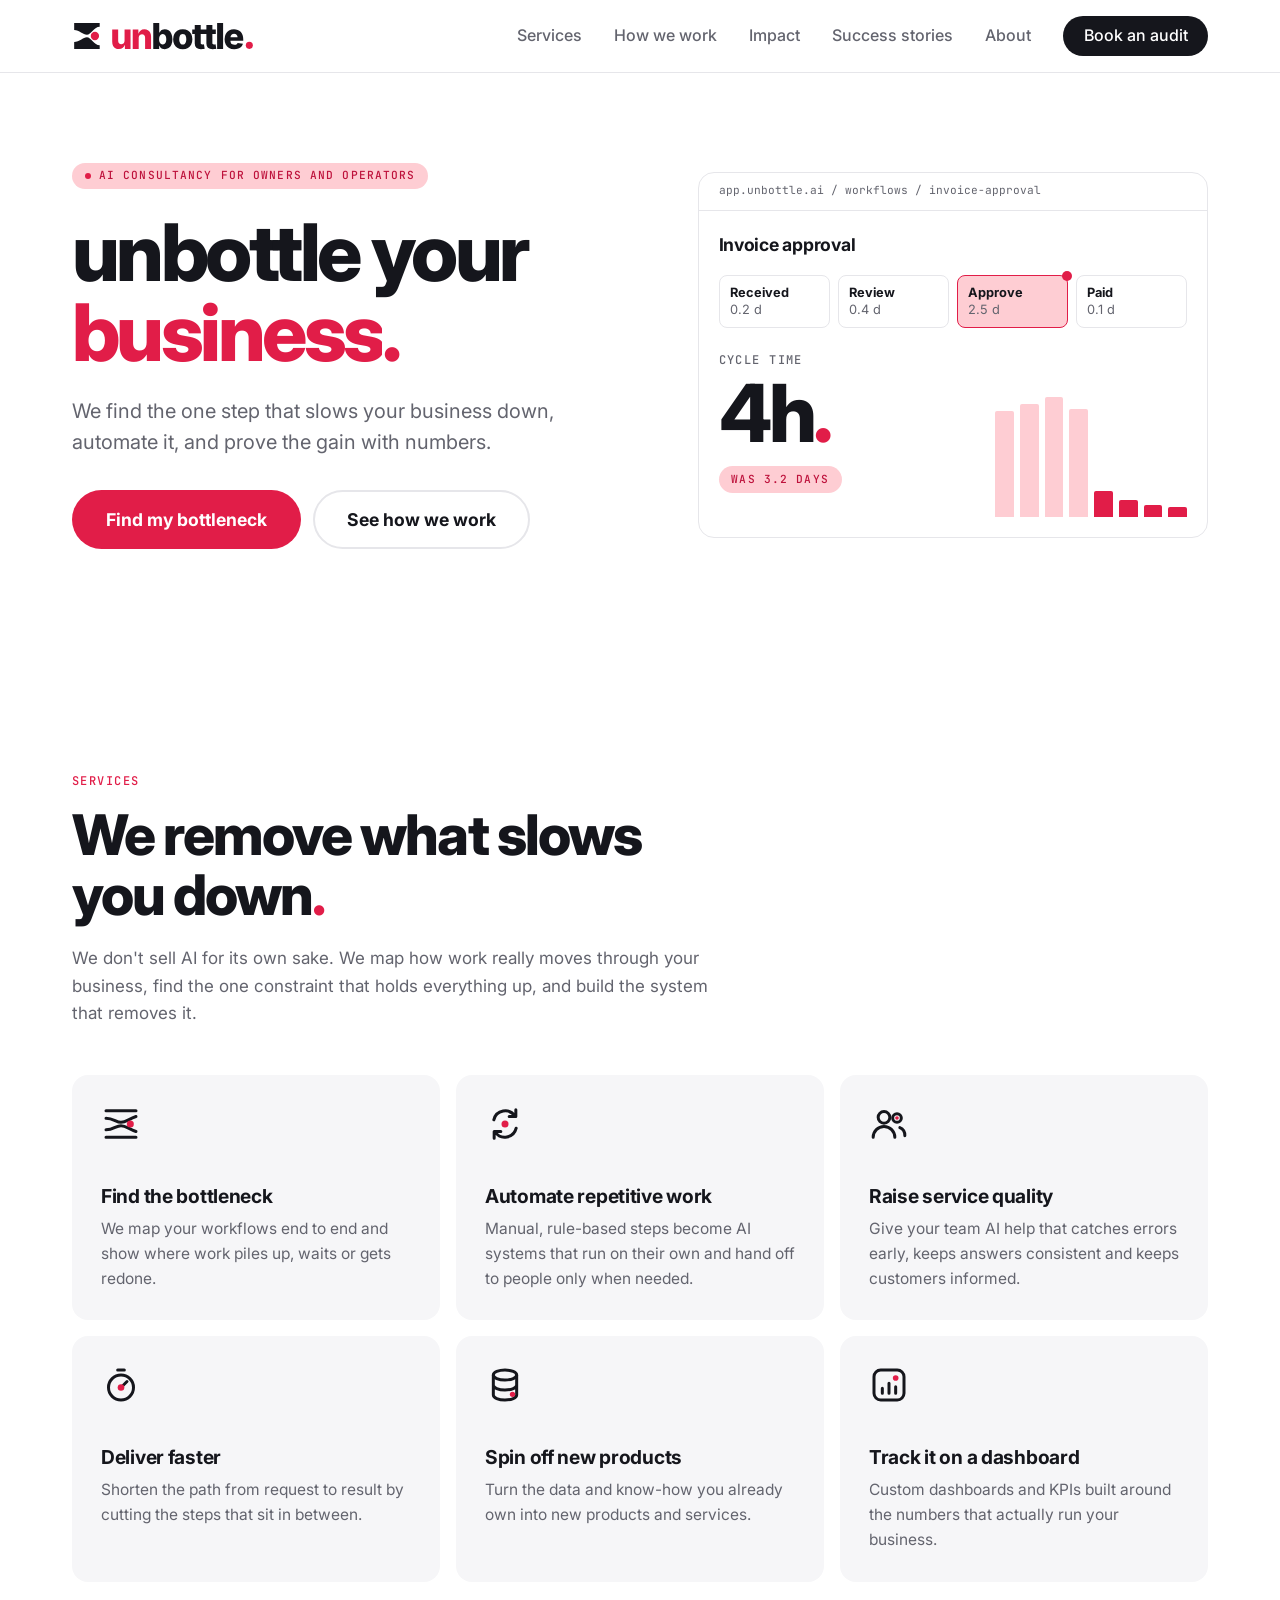
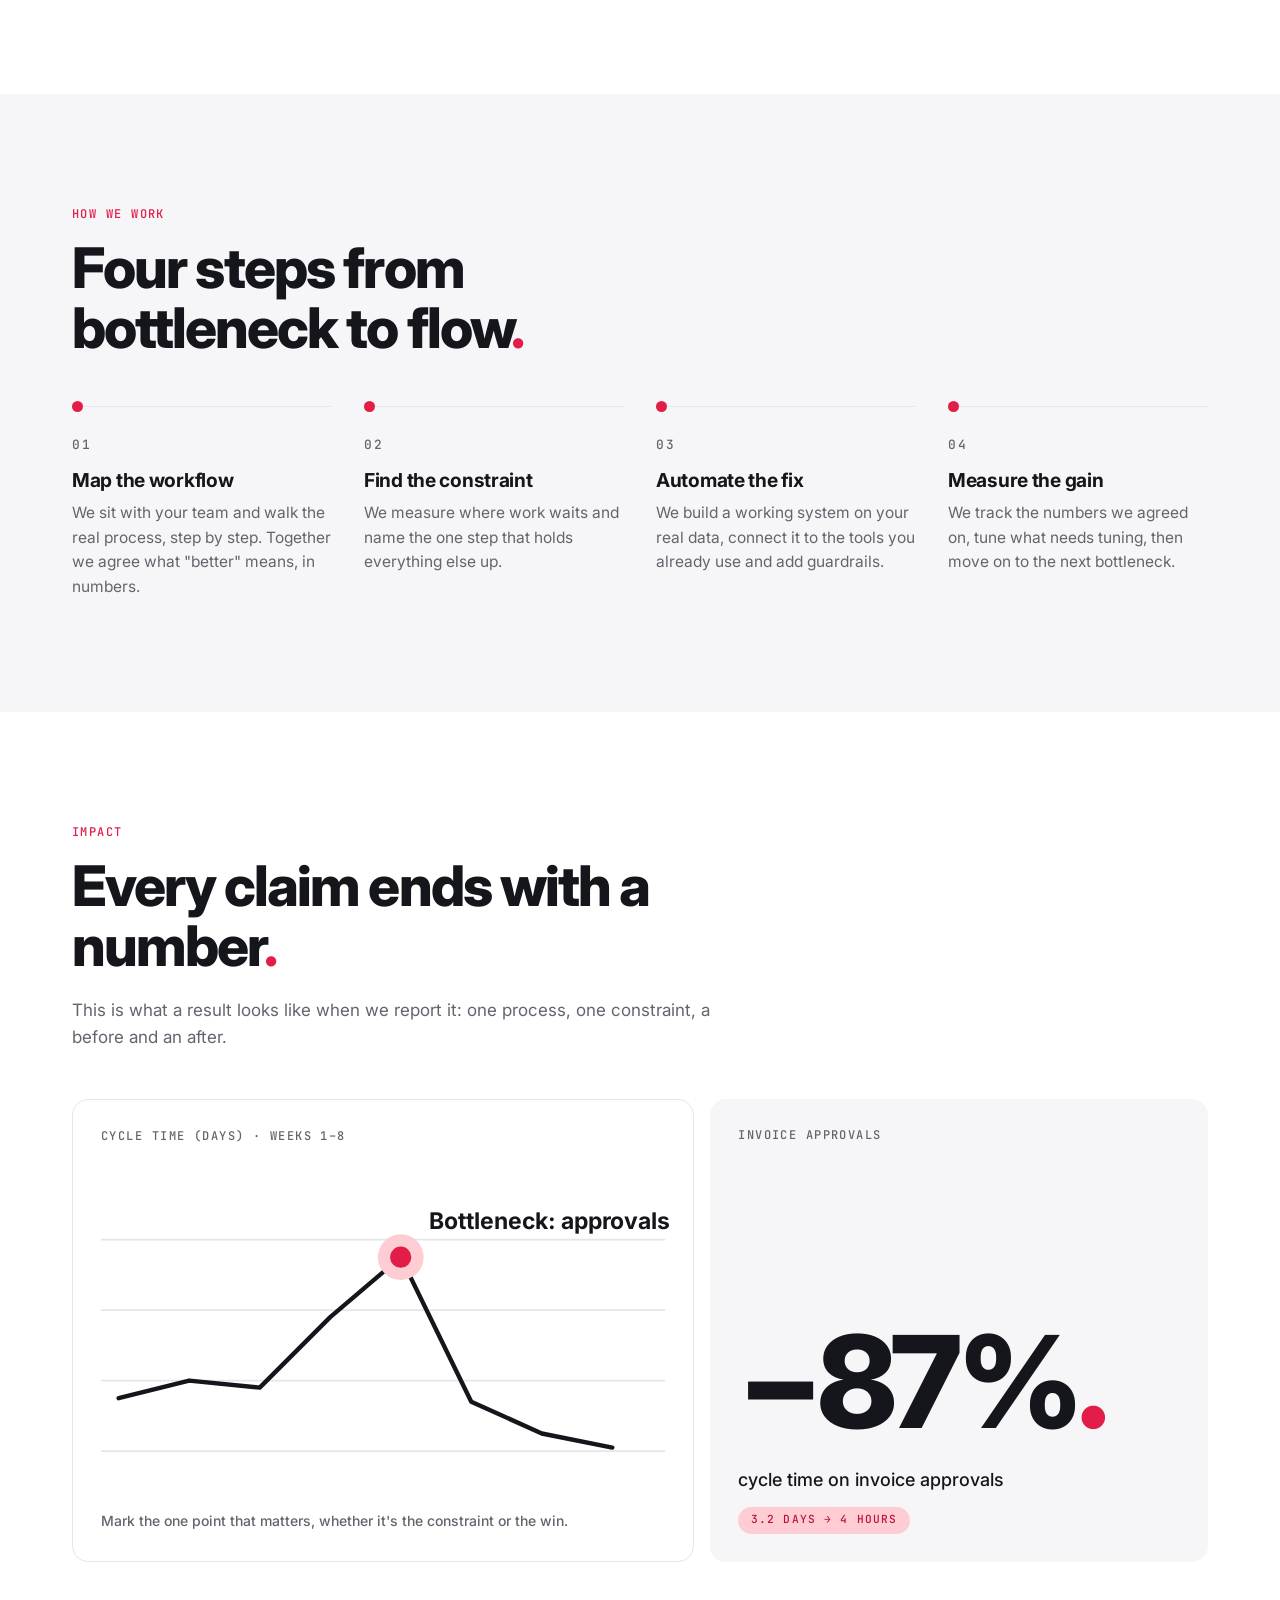
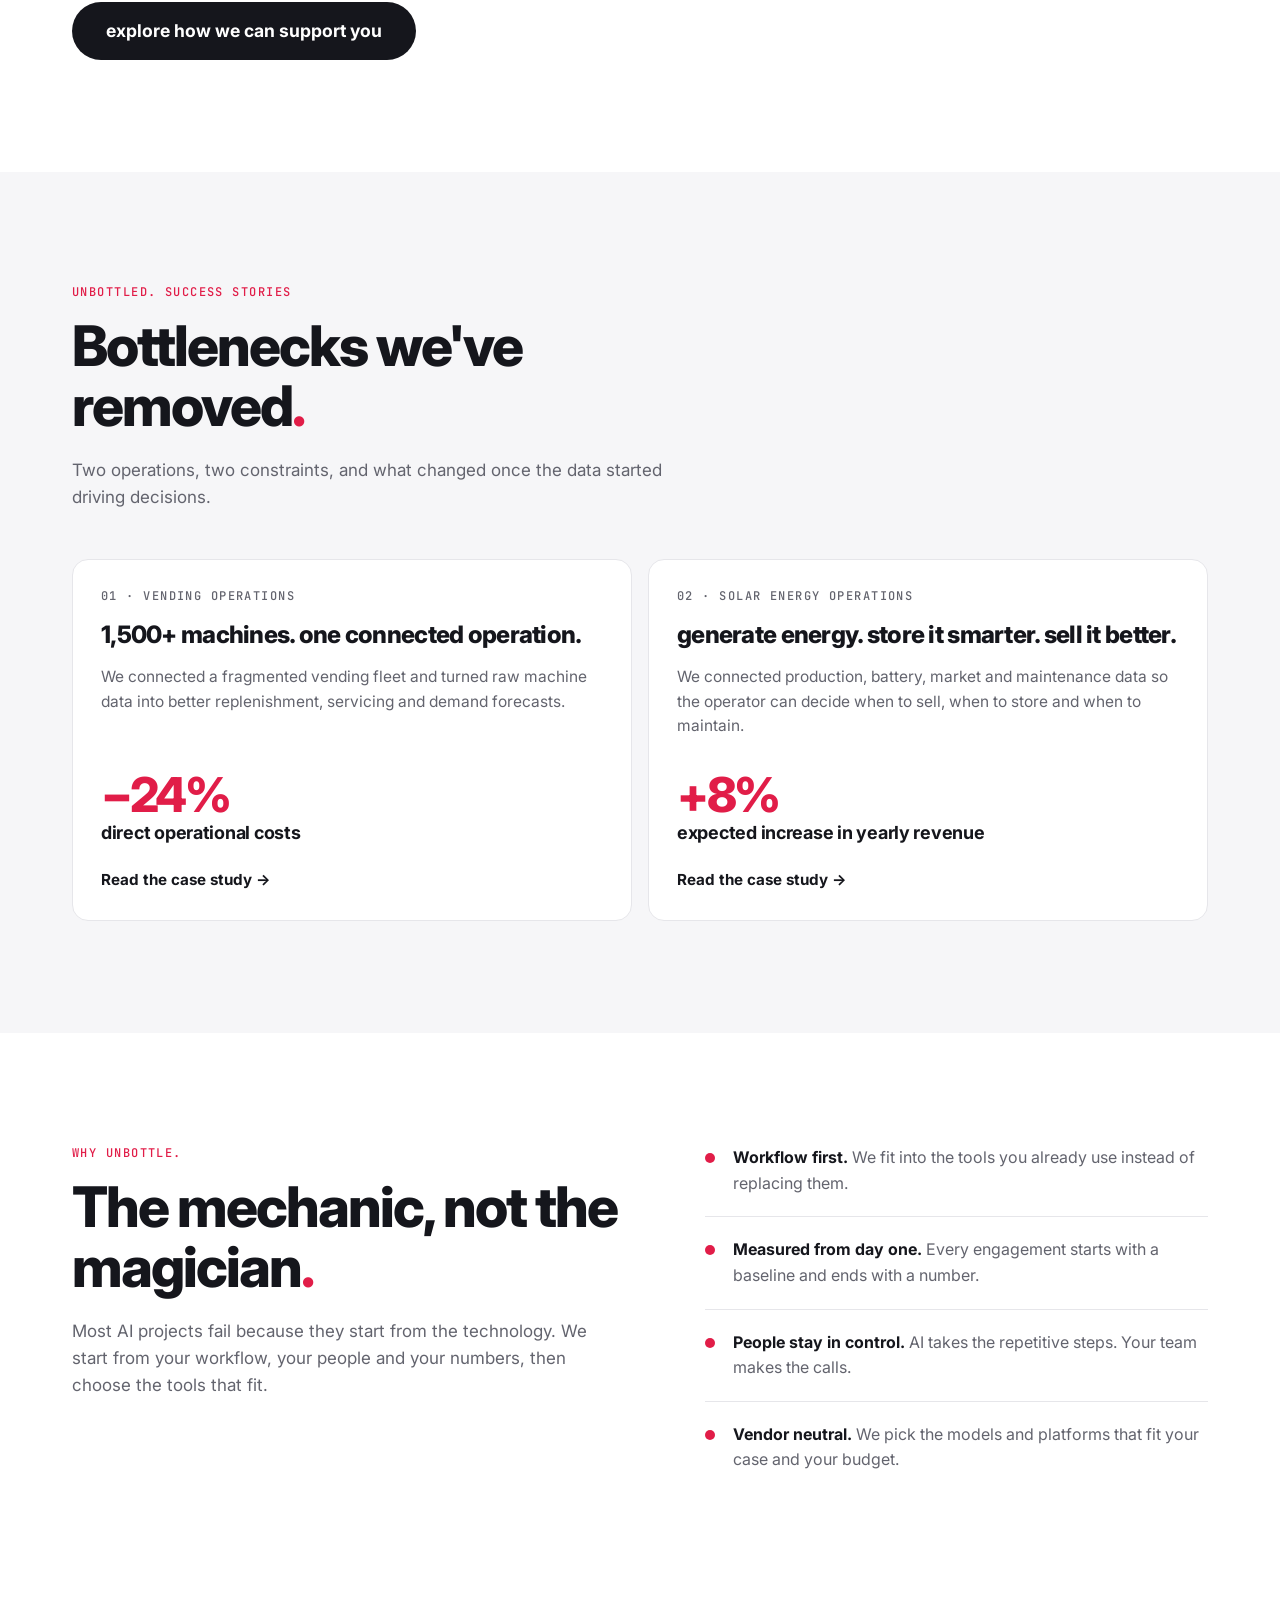
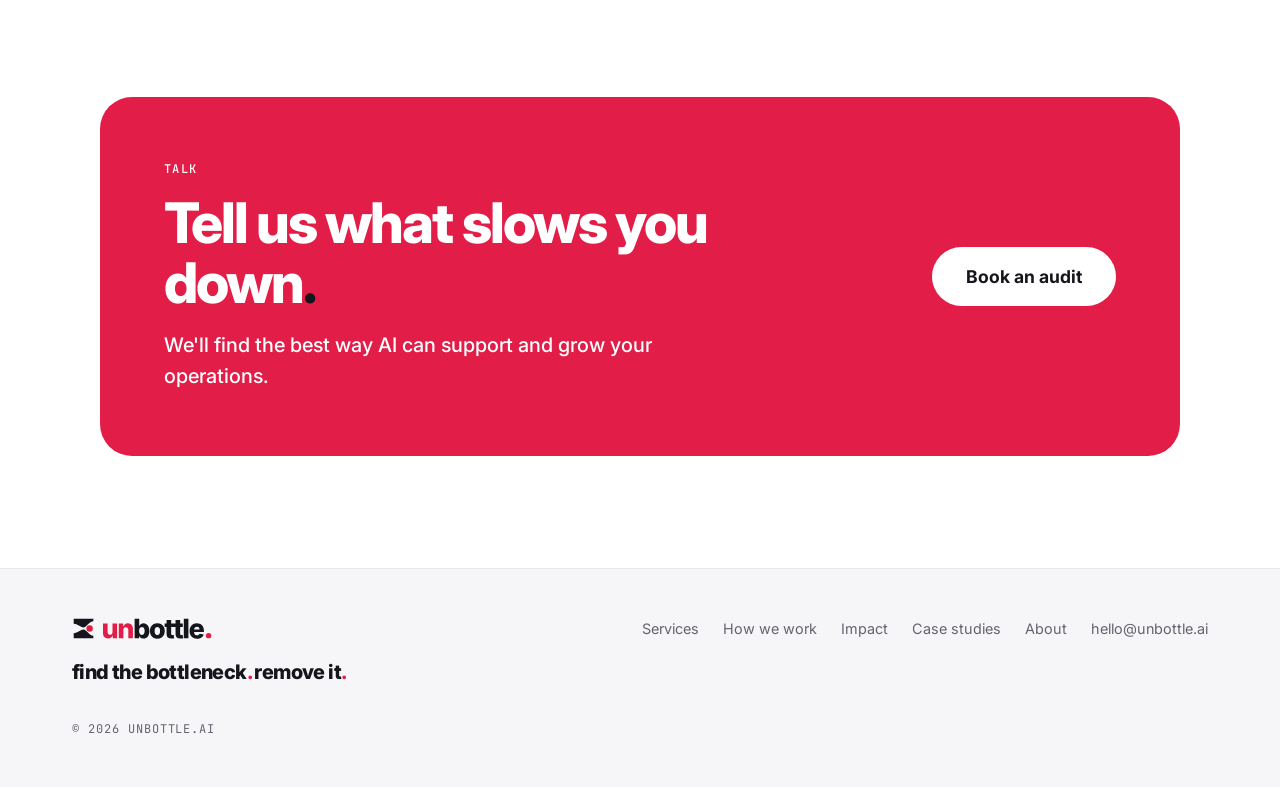
==== index.html @ 9eb6c2cd "Link the About page from the home and contact menus The About page was only reachable by typing its " ====
<!DOCTYPE html>
<html lang="en" class="no-js">
<head>
  <meta charset="UTF-8">
  <meta name="viewport" content="width=device-width, initial-scale=1.0">
  <title>unbottle. — find the bottleneck. remove it.</title>
  <meta name="description" content="unbottle. is an AI consultancy for business owners and operators. We map how work moves through your business, find the one constraint that slows everything down, and build the system that removes it.">
  <meta name="theme-color" content="#FFFFFF" media="(prefers-color-scheme: light)">
  <meta name="theme-color" content="#15161C" media="(prefers-color-scheme: dark)">
  <meta property="og:title" content="unbottle. — find the bottleneck. remove it.">
  <meta property="og:description" content="AI systems for the workflows you already run. We map the work, find the constraint and automate it, with numbers to prove it.">
  <meta property="og:type" content="website">
  <meta property="og:url" content="https://unbottle.ai/">
  <meta property="og:image" content="https://unbottle.ai/images/og-image.png">
  <meta property="og:image:width" content="1200">
  <meta property="og:image:height" content="630">
  <meta name="twitter:card" content="summary_large_image">
  <link rel="icon" href="images/favicon.ico" sizes="any">
  <link rel="icon" type="image/svg+xml" href="images/favicon.svg">
  <link rel="icon" type="image/png" sizes="32x32" href="images/favicon-32.png">
  <link rel="apple-touch-icon" href="images/apple-touch-icon.png">
  <link rel="preconnect" href="https://fonts.googleapis.com">
  <link rel="preconnect" href="https://fonts.gstatic.com" crossorigin>
  <link rel="stylesheet" href="https://fonts.googleapis.com/css2?family=Inter:wght@400;500;700;800&family=JetBrains+Mono:wght@400;500;700&display=swap">
  <link rel="stylesheet" href="css/style.css">
  <script>document.documentElement.className = 'js';</script>
</head>
<body>
  <a class="skip-link" href="#main">Skip to content</a>

  <!-- Icon set: 24px grid, 1.8px round strokes, exactly one filled dot (brand guidelines, iconography) -->
  <svg class="icon-sprite" aria-hidden="true">
    <symbol id="i-bottleneck" viewBox="0 0 24 24">
      <path d="M3 4h18M3 20h18M3 8.5c4.5 0 6 2.5 9 2.5s4.5-2 9-3.5M3 15.5c4.5 0 6-2.5 9-2.5s4.5 2 9 3.5"/>
      <circle class="dot" cx="17.6" cy="12" r="2.1" style="fill: var(--dot); stroke: none"/>
    </symbol>
    <symbol id="i-automation" viewBox="0 0 24 24">
      <path d="M5.3 9.5a7 7 0 0 1 12.6-2.3M18.5 3.5v4h-4M18.7 14.5a7 7 0 0 1-12.6 2.3M5.5 20.5v-4h4"/>
      <circle class="dot" cx="12" cy="12" r="2.1" style="fill: var(--dot); stroke: none"/>
    </symbol>
    <symbol id="i-people" viewBox="0 0 24 24">
      <circle cx="9" cy="8" r="3.5"/>
      <path d="M2.5 20a6.5 6.5 0 0 1 13 0M18.5 14.2a5 5 0 0 1 3 4.8"/>
      <circle cx="16.8" cy="8.4" r="2.6"/>
      <circle class="dot" cx="16.8" cy="8.4" r="1.1" style="fill: var(--dot); stroke: none"/>
    </symbol>
    <symbol id="i-speed" viewBox="0 0 24 24">
      <circle cx="12" cy="13.5" r="7.5"/>
      <path d="M10 3h4M12 13.5l3.6-3.6"/>
      <circle class="dot" cx="12" cy="13.5" r="2" style="fill: var(--dot); stroke: none"/>
    </symbol>
    <symbol id="i-data" viewBox="0 0 24 24">
      <ellipse cx="12" cy="6" rx="7" ry="3"/>
      <path d="M5 6v12c0 1.7 3.1 3 7 3s7-1.3 7-3V6M5 12c0 1.7 3.1 3 7 3s7-1.3 7-3"/>
      <circle class="dot" cx="16.5" cy="17.6" r="1.6" style="fill: var(--dot); stroke: none"/>
    </symbol>
    <symbol id="i-dashboard" viewBox="0 0 24 24">
      <rect x="3" y="3" width="18" height="18" rx="4"/>
      <path d="M8 17v-3M12 17v-6M16 17v-4"/>
      <circle class="dot" cx="16" cy="7.8" r="1.7" style="fill: var(--dot); stroke: none"/>
    </symbol>
  </svg>

  <header class="site-header">
    <div class="container nav-wrap">
      <a class="brand" href="#top" aria-label="unbottle. home">
        <picture>
          <source srcset="images/logo.svg" media="(prefers-color-scheme: dark)">
          <img src="images/logo-light.svg" width="183" height="30" alt="unbottle.">
        </picture>
      </a>
      <button class="nav-toggle" aria-expanded="false" aria-controls="site-nav" aria-label="Toggle navigation">
        <span class="nav-toggle-bar"></span>
        <span class="nav-toggle-bar"></span>
        <span class="nav-toggle-bar"></span>
      </button>
      <nav id="site-nav" class="site-nav">
        <a href="#services">Services</a>
        <a href="#process">How we work</a>
        <a href="#results">Impact</a>
        <a href="#case-studies">Success stories</a>
        <a href="about.html">About</a>
        <a class="btn btn-small btn-secondary" href="contact.html">Book an audit</a>
      </nav>
    </div>
  </header>

  <main id="main">
    <section id="top" class="hero">
      <div class="container hero-inner">
        <div class="hero-copy">
          <p class="chip chip-dot">AI consultancy for owners and operators</p>
          <h1 class="display">
            <span class="visually-hidden">unbottle your business.</span>
            <span aria-hidden="true">unbottle your <span class="roll-line"><span class="roll"><span class="roll-word">business</span></span>.</span></span>
          </h1>
          <p class="lead">
            We find the one step that slows your business down, automate it, and prove the gain
            with numbers.
          </p>
          <div class="hero-actions">
            <a class="btn btn-primary btn-large" href="contact.html">Find my bottleneck</a>
            <a class="btn btn-ghost btn-large" href="#process">See how we work</a>
          </div>
        </div>
        <figure class="proof" aria-label="Invoice approval before and after removing the bottleneck">
          <p class="proof-path">app.unbottle.ai / workflows / invoice-approval</p>
          <div class="proof-body">
            <div class="proof-head">
              <p class="proof-title">Invoice approval</p>
            </div>
            <ol class="stages">
              <li class="stage">Received<span>0.2 d</span></li>
              <li class="stage">Review<span>0.4 d</span></li>
              <li class="stage stage-jam">Approve<span>2.5 d</span></li>
              <li class="stage">Paid<span>0.1 d</span></li>
            </ol>
            <div class="proof-result">
              <div>
                <p class="label">Cycle time</p>
                <p class="proof-stat">4h<span class="dot">.</span></p>
                <span class="chip">was 3.2 days</span>
              </div>
              <div class="bars" aria-hidden="true">
                <span style="height: 88%"></span>
                <span style="height: 94%"></span>
                <span style="height: 100%"></span>
                <span style="height: 90%"></span>
                <span class="after" style="height: 22%"></span>
                <span class="after" style="height: 14%"></span>
                <span class="after" style="height: 10%"></span>
                <span class="after" style="height: 8%"></span>
              </div>
            </div>
          </div>
        </figure>
      </div>
    </section>

    <section id="services" class="section">
      <div class="container">
        <p class="label">Services</p>
        <h2>We remove what slows you down<span class="dot">.</span></h2>
        <p class="section-intro">
          We don't sell AI for its own sake. We map how work really moves through your business,
          find the one constraint that holds everything up, and build the system that removes it.
        </p>
        <div class="grid grid-3">
          <article class="card">
            <svg class="icon" aria-hidden="true"><use href="#i-bottleneck"/></svg>
            <h3>Find the bottleneck</h3>
            <p>We map your workflows end to end and show where work piles up, waits or gets redone.</p>
          </article>
          <article class="card">
            <svg class="icon" aria-hidden="true"><use href="#i-automation"/></svg>
            <h3>Automate repetitive work</h3>
            <p>Manual, rule-based steps become AI systems that run on their own and hand off to people only when needed.</p>
          </article>
          <article class="card">
            <svg class="icon" aria-hidden="true"><use href="#i-people"/></svg>
            <h3>Raise service quality</h3>
            <p>Give your team AI help that catches errors early, keeps answers consistent and keeps customers informed.</p>
          </article>
          <article class="card">
            <svg class="icon" aria-hidden="true"><use href="#i-speed"/></svg>
            <h3>Deliver faster</h3>
            <p>Shorten the path from request to result by cutting the steps that sit in between.</p>
          </article>
          <article class="card">
            <svg class="icon" aria-hidden="true"><use href="#i-data"/></svg>
            <h3>Spin off new products</h3>
            <p>Turn the data and know-how you already own into new products and services.</p>
          </article>
          <article class="card">
            <svg class="icon" aria-hidden="true"><use href="#i-dashboard"/></svg>
            <h3>Track it on a dashboard</h3>
            <p>Custom dashboards and KPIs built around the numbers that actually run your business.</p>
          </article>
        </div>
      </div>
    </section>

    <section id="process" class="section section-alt">
      <div class="container">
        <p class="label">How we work</p>
        <h2>Four steps from bottleneck to flow<span class="dot">.</span></h2>
        <ol class="steps">
          <li class="step">
            <span class="step-num">01</span>
            <h3>Map the workflow</h3>
            <p>We sit with your team and walk the real process, step by step. Together we agree what "better" means, in numbers.</p>
          </li>
          <li class="step">
            <span class="step-num">02</span>
            <h3>Find the constraint</h3>
            <p>We measure where work waits and name the one step that holds everything else up.</p>
          </li>
          <li class="step">
            <span class="step-num">03</span>
            <h3>Automate the fix</h3>
            <p>We build a working system on your real data, connect it to the tools you already use and add guardrails.</p>
          </li>
          <li class="step">
            <span class="step-num">04</span>
            <h3>Measure the gain</h3>
            <p>We track the numbers we agreed on, tune what needs tuning, then move on to the next bottleneck.</p>
          </li>
        </ol>
      </div>
    </section>

    <section id="results" class="section">
      <div class="container">
        <p class="label">Impact</p>
        <h2>Every claim ends with a number<span class="dot">.</span></h2>
        <p class="section-intro">
          This is what a result looks like when we report it: one process, one constraint,
          a before and an after.
        </p>
        <div class="results-grid">
          <figure class="result-card result-chart">
            <p class="label">Cycle time (days) · weeks 1–8</p>
            <svg class="chart" viewBox="0 0 320 180" role="img" aria-labelledby="chart-title">
              <title id="chart-title">Chart: invoice approval cycle time rises to a peak at week 4, then drops after the fix.</title>
              <path class="chart-grid" d="M0 40H320M0 80H320M0 120H320M0 160H320"/>
              <polyline class="chart-line" points="10,130 50,120 90,124 130,84 170,50 210,132 250,150 290,158"/>
              <circle class="chart-halo" cx="170" cy="50" r="13"/>
              <circle class="chart-dot" cx="170" cy="50" r="6"/>
              <text class="chart-note" x="186" y="34">Bottleneck: approvals</text>
            </svg>
            <figcaption>Mark the one point that matters, whether it's the constraint or the win.</figcaption>
          </figure>
          <figure class="result-card result-stat">
            <p class="label">Invoice approvals</p>
            <p class="stat">−87%<span class="dot">.</span></p>
            <p class="stat-what">cycle time on invoice approvals</p>
            <p class="chip stat-delta">3.2 days → 4 hours</p>
          </figure>
        </div>
        <div class="section-actions">
          <a class="btn btn-secondary btn-large" href="how-we-help.html">explore how we can support you</a>
        </div>
      </div>
    </section>

    <section id="case-studies" class="section section-alt">
      <div class="container">
        <p class="label">unbottled. success stories</p>
        <h2>Bottlenecks we've removed<span class="dot">.</span></h2>
        <p class="section-intro">
          Two operations, two constraints, and what changed once the data started driving decisions.
        </p>
        <div class="case-grid">
          <article class="case-card">
            <p class="label">01 · Vending operations</p>
            <h3><a href="case-studies/vending-operations.html">1,500+ machines. one connected operation.</a></h3>
            <p>We connected a fragmented vending fleet and turned raw machine data into better replenishment, servicing and demand forecasts.</p>
            <p class="case-card-result"><span class="case-card-stat">−24%</span> direct operational costs</p>
            <span class="case-card-link" aria-hidden="true">Read the case study &rarr;</span>
          </article>
          <article class="case-card">
            <p class="label">02 · Solar energy operations</p>
            <h3><a href="case-studies/solar-energy.html">generate energy. store it smarter. sell it better.</a></h3>
            <p>We connected production, battery, market and maintenance data so the operator can decide when to sell, when to store and when to maintain.</p>
            <p class="case-card-result"><span class="case-card-stat">+8%</span> expected increase in yearly revenue</p>
            <span class="case-card-link" aria-hidden="true">Read the case study &rarr;</span>
          </article>
        </div>
      </div>
    </section>

    <section id="why" class="section">
      <div class="container why-inner">
        <div>
          <p class="label">Why unbottle.</p>
          <h2>The mechanic, not the magician<span class="dot">.</span></h2>
          <p class="section-intro">
            Most AI projects fail because they start from the technology. We start from your workflow,
            your people and your numbers, then choose the tools that fit.
          </p>
        </div>
        <ul class="checklist">
          <li><strong>Workflow first.</strong> We fit into the tools you already use instead of replacing them.</li>
          <li><strong>Measured from day one.</strong> Every engagement starts with a baseline and ends with a number.</li>
          <li><strong>People stay in control.</strong> AI takes the repetitive steps. Your team makes the calls.</li>
          <li><strong>Vendor neutral.</strong> We pick the models and platforms that fit your case and your budget.</li>
        </ul>
      </div>
    </section>

    <section id="talk" class="section">
      <div class="container">
        <div class="cta-box">
          <p class="label">Talk</p>
          <h2>Tell us what slows you down<span class="dot">.</span></h2>
          <p class="lead">
            We'll find the best way AI can support and grow your operations.
          </p>
          <a class="btn btn-on-coral btn-large" href="contact.html">Book an audit</a>
        </div>
      </div>
    </section>
  </main>

  <footer class="site-footer">
    <div class="container footer-inner">
      <div class="footer-brand">
        <picture>
          <source srcset="images/logo.svg" media="(prefers-color-scheme: dark)">
          <img src="images/logo-light.svg" width="141" height="23" alt="unbottle.">
        </picture>
        <p class="footer-line">find the bottleneck<span class="dot">.</span> remove it<span class="dot">.</span></p>
      </div>
      <nav class="footer-nav" aria-label="Footer">
        <a href="#services">Services</a>
        <a href="#process">How we work</a>
        <a href="#results">Impact</a>
        <a href="#case-studies">Case studies</a>
        <a href="about.html">About</a>
        <a href="mailto:hello@unbottle.ai">hello@unbottle.ai</a>
      </nav>
      <p class="footer-meta">&copy; <span id="year">2026</span> unbottle.ai</p>
    </div>
  </footer>

  <script src="js/main.js"></script>
</body>
</html>
---- css/style.css ----
/* ==========================================================================
   unbottle. — site styles
   Mobile-first. Palette, type and the dot follow the unbottle. brand
   guidelines v2.0: mostly white, ink type, a flash of coral. Coral on light,
   Coral Bright on ink (dark mode), ink or white on coral.
   ========================================================================== */

:root {
  /* Core palette */
  --coral: #e11d48;
  --coral-bright: #fb3f62;
  --coral-700: #be123c;
  --ink: #15161c;
  --ink-800: #1f2029;
  --white: #ffffff;
  --mist: #f6f6f8;
  --blush: #fecdd3;
  --steel: #63646e;

  /* Light surfaces */
  --bg: var(--white);
  --bg-alt: var(--mist);
  --surface: var(--mist);
  --surface-raised: var(--white);
  --text: var(--ink);
  --text-muted: var(--steel);
  --border: #e6e6ea;
  --label: var(--coral);
  --dot: var(--coral);
  --tint: var(--blush);
  --tint-text: var(--coral-700);

  --font: "Inter", system-ui, -apple-system, "Segoe UI", Roboto, Arial, sans-serif;
  --mono: "JetBrains Mono", ui-monospace, "Courier New", monospace;
  --radius: 16px;
  --radius-lg: 32px;
  --container: 1200px;
  --header-h: 72px;
}

@media (prefers-color-scheme: dark) {
  :root {
    --bg: var(--ink);
    --bg-alt: #1a1b22;
    --surface: var(--ink-800);
    --surface-raised: var(--ink-800);
    --text: var(--white);
    --text-muted: #9a9ba6;
    --border: #2c2d36;
    --label: var(--coral-bright);
    --dot: var(--coral-bright);
    --tint: rgba(251, 63, 98, 0.16);
    --tint-text: var(--coral-bright);
  }
}

/* The one coral section per page: bold white type, the dot turns ink */
.cta-box {
  --text: var(--white);
  --text-muted: var(--white);
  --label: var(--white);
  --dot: var(--ink);
  color: var(--text);
}

/* Reset ------------------------------------------------------------------ */
*, *::before, *::after { box-sizing: border-box; }
html { scroll-behavior: smooth; scroll-padding-top: var(--header-h); }
body {
  margin: 0;
  font-family: var(--font);
  font-size: 1rem;
  line-height: 1.6;
  color: var(--text);
  background: var(--bg);
  -webkit-font-smoothing: antialiased;
}
img, svg { display: block; max-width: 100%; }
h1, h2, h3, p, ul, ol, figure { margin: 0; }
ul, ol { padding: 0; list-style: none; }
a { color: inherit; text-decoration: none; }
button { font: inherit; color: inherit; background: none; border: 0; cursor: pointer; }
:focus-visible { outline: 2px solid var(--dot); outline-offset: 3px; }

/* Layout helpers --------------------------------------------------------- */
.container {
  width: 100%;
  max-width: var(--container);
  margin-inline: auto;
  padding-inline: 1.25rem;
}
.section { padding-block: 4.5rem; }
.section-alt { background: var(--bg-alt); }
.grid { display: grid; gap: 1rem; }

/* Type ------------------------------------------------------------------- */
/* Labels: JetBrains Mono Medium, caps, open tracking */
.label {
  font-family: var(--mono);
  font-size: 0.75rem;
  font-weight: 500;
  line-height: 1.4;
  letter-spacing: 0.12em;
  text-transform: uppercase;
  color: var(--label);
  margin-bottom: 1rem;
}
/* Headlines: Inter ExtraBold, tight tracking. Body keeps default tracking. */
.display {
  font-size: clamp(2.75rem, 6.2vw, 5.25rem);
  font-weight: 800;
  line-height: 1;
  letter-spacing: -0.045em;
}
h2 {
  font-size: clamp(2rem, 5vw, 3.5rem);
  font-weight: 800;
  line-height: 1.07;
  letter-spacing: -0.035em;
  margin-bottom: 1.25rem;
  max-width: 18ch;
}
h3 {
  font-size: 1.2rem;
  font-weight: 700;
  line-height: 1.3;
  letter-spacing: -0.015em;
  margin-bottom: 0.5rem;
}
.lead { font-size: 1.125rem; line-height: 1.55; color: var(--text-muted); }
.section-intro { font-size: 1.0625rem; color: var(--text-muted); max-width: 40rem; margin-bottom: 3rem; }
/* The brand dot: one per composition, an accent rather than a pattern */
.dot { color: var(--dot); fill: var(--dot); }

.skip-link {
  position: absolute;
  left: -999px;
  top: 0;
  padding: 0.5rem 1rem;
  background: var(--coral);
  color: var(--white);
  font-weight: 700;
  z-index: 100;
}
.skip-link:focus { left: 0.5rem; top: 0.5rem; }

.icon-sprite { position: absolute; width: 0; height: 0; overflow: hidden; }
.visually-hidden {
  position: absolute;
  width: 1px;
  height: 1px;
  overflow: hidden;
  clip: rect(0 0 0 0);
  white-space: nowrap;
}

/* Eyebrow chip: Mono caps with a coral dot */
.chip {
  display: inline-flex;
  align-items: center;
  gap: 0.5rem;
  padding: 0.35rem 0.8rem;
  border-radius: 999px;
  background: var(--tint);
  color: var(--tint-text);
  font-family: var(--mono);
  font-size: 0.7rem;
  font-weight: 500;
  letter-spacing: 0.1em;
  text-transform: uppercase;
  line-height: 1.4;
  white-space: nowrap;
}
.chip-dot::before {
  content: "";
  width: 6px;
  height: 6px;
  border-radius: 50%;
  background: var(--dot);
}

/* Buttons ---------------------------------------------------------------- */
.btn {
  display: inline-flex;
  align-items: center;
  justify-content: center;
  padding: 0.85rem 1.5rem;
  border-radius: 999px;
  font-weight: 700;
  line-height: 1.2;
  border: 2px solid transparent;
  transition: background-color 0.15s ease, border-color 0.15s ease, transform 0.15s ease;
}
.btn:active { transform: translateY(1px); }
/* One coral primary per view; ink secondary; ghost tertiary */
.btn-primary { background: var(--coral); color: var(--white); }
.btn-primary:hover { background: var(--coral-700); }
.btn-secondary { background: var(--text); color: var(--bg); }
.btn-secondary:hover { background: var(--text-muted); }
.btn-ghost { border-color: var(--border); color: var(--text); }
.btn-ghost:hover { border-color: var(--text); }
.btn-on-coral { background: var(--white); color: var(--ink); }
.btn-on-coral:hover { background: var(--mist); }
.btn-small { padding: 0.5rem 1.15rem; }
.btn-large { padding: 1.05rem 2rem; font-size: 1.1rem; }

/* Header / nav ----------------------------------------------------------- */
.site-header {
  position: sticky;
  top: 0;
  z-index: 50;
  background: var(--bg);
  border-bottom: 1px solid var(--border);
}
.nav-wrap {
  display: flex;
  flex-wrap: wrap;
  align-items: center;
  justify-content: space-between;
  min-height: var(--header-h);
  position: relative;
}
.brand { display: inline-flex; padding-block: 0.5rem; }
.brand img { width: 160px; height: auto; }

.nav-toggle {
  display: inline-flex;
  flex-direction: column;
  gap: 5px;
  padding: 0.6rem;
  margin-right: -0.6rem;
}
.nav-toggle-bar {
  width: 24px;
  height: 2px;
  background: var(--text);
  border-radius: 2px;
  transition: transform 0.2s ease, opacity 0.2s ease;
}
.nav-toggle[aria-expanded="true"] .nav-toggle-bar:nth-child(1) { transform: translateY(7px) rotate(45deg); }
.nav-toggle[aria-expanded="true"] .nav-toggle-bar:nth-child(2) { opacity: 0; }
.nav-toggle[aria-expanded="true"] .nav-toggle-bar:nth-child(3) { transform: translateY(-7px) rotate(-45deg); }

.site-nav {
  display: none;
  position: absolute;
  top: 100%;
  left: 0;
  right: 0;
  flex-direction: column;
  align-items: flex-start;
  gap: 0.25rem;
  padding: 0.5rem 1.25rem 1.5rem;
  background: var(--bg);
  border-block: 1px solid var(--border);
}
.site-nav.is-open { display: flex; }
.site-nav a {
  padding: 0.75rem 0;
  font-weight: 500;
  color: var(--text-muted);
}
.site-nav a:hover { color: var(--text); }
.site-nav .btn { margin-top: 0.5rem; padding: 0.5rem 1.15rem; color: var(--bg); }

/* Without JS the toggle can't work, so show the links inline instead */
.no-js .nav-toggle { display: none; }
.no-js .site-nav {
  display: flex;
  position: static;
  flex-direction: row;
  flex-wrap: wrap;
  align-items: center;
  gap: 0 1.25rem;
  padding: 0 0 0.75rem;
  border: 0;
}

/* Hero ------------------------------------------------------------------- */
.hero {
  padding-block: 2.5rem 4.5rem;
  overflow: hidden;
}
.hero-inner {
  display: grid;
  gap: 3rem;
}
.hero .chip { margin-bottom: 1.5rem; }
.hero .lead { margin-top: 1.5rem; max-width: 32rem; }
.hero-actions {
  display: flex;
  flex-direction: column;
  gap: 0.75rem;
  margin-top: 2rem;
}

/* The "unbottle your ___." rotator: the last word rolls top to bottom in
   coral, the dot stays at the end. Without JS (or with reduced motion) it
   reads "business." */
.roll-line { display: block; color: var(--dot); }
.roll {
  display: inline-block;
  position: relative;
  vertical-align: top;
  white-space: nowrap;
}
.roll.is-live {
  height: 1.12em;
  margin-bottom: -0.12em;
  overflow: hidden;
  transition: width 0.5s cubic-bezier(0.2, 0.8, 0.2, 1);
}
.roll.is-live .roll-word {
  position: absolute;
  left: 0;
  top: 0;
  transition: transform 0.5s cubic-bezier(0.2, 0.8, 0.2, 1), opacity 0.5s ease;
}
.roll-word.is-entering { transform: translateY(-100%); opacity: 0; }
.roll-word.is-leaving { transform: translateY(100%); opacity: 0; }

/* Proof card: one workflow, the bottleneck highlighted in blush + coral */
.proof {
  background: var(--surface-raised);
  border: 1px solid var(--border);
  border-radius: var(--radius);
  overflow: hidden;
}
.proof-path {
  padding: 0.6rem 1.25rem;
  border-bottom: 1px solid var(--border);
  font-family: var(--mono);
  font-size: 0.7rem;
  color: var(--text-muted);
  white-space: nowrap;
  overflow: hidden;
  text-overflow: ellipsis;
}
.proof-body { padding: 1.25rem; }
.proof-head {
  display: flex;
  align-items: center;
  justify-content: space-between;
  gap: 1rem;
  margin-bottom: 1rem;
}
.proof-title { font-size: 1.1rem; font-weight: 700; letter-spacing: -0.015em; }
.stages {
  display: grid;
  grid-template-columns: repeat(4, 1fr);
  gap: 0.5rem;
}
.stage {
  position: relative;
  padding: 0.55rem 0.65rem;
  border: 1px solid var(--border);
  border-radius: 8px;
  font-size: 0.8rem;
  font-weight: 700;
  line-height: 1.3;
}
.stage span { display: block; font-weight: 400; color: var(--text-muted); }
.stage-jam { background: var(--tint); border-color: var(--dot); }
.stage-jam::after {
  content: "";
  position: absolute;
  top: -5px;
  right: -5px;
  width: 10px;
  height: 10px;
  border-radius: 50%;
  background: var(--dot);
}
.proof-result {
  display: flex;
  align-items: flex-end;
  justify-content: space-between;
  gap: 1rem;
  margin-top: 1.5rem;
}
.proof-result .label { color: var(--text-muted); margin-bottom: 0.25rem; }
.proof-stat {
  font-size: clamp(3.5rem, 9vw, 5rem);
  font-weight: 800;
  line-height: 1;
  letter-spacing: -0.05em;
  margin-bottom: 0.75rem;
}
.bars {
  display: flex;
  align-items: flex-end;
  gap: 6px;
  height: 7.5rem;
  flex: 0 1 12rem;
}
.bars span { flex: 1; background: var(--tint); border-radius: 2px 2px 0 0; }
.bars .after { background: var(--dot); }

/* Cards ------------------------------------------------------------------ */
.card {
  background: var(--surface);
  border: 1px solid transparent;
  border-radius: var(--radius);
  padding: 1.75rem;
  transition: border-color 0.2s ease;
}
.card:hover { border-color: var(--dot); }
.card p { color: var(--text-muted); font-size: 0.97rem; }
.icon {
  width: 2.5rem;
  height: 2.5rem;
  margin-bottom: 2.5rem;
  fill: none;
  stroke: currentColor;
  stroke-width: 1.8;
  stroke-linecap: round;
  stroke-linejoin: round;
}

/* Process steps ---------------------------------------------------------- */
.steps {
  display: grid;
  gap: 2.5rem;
  margin-top: 3rem;
}
.step {
  position: relative;
  padding-top: 1.75rem;
  border-top: 1px solid var(--border);
}
/* The dot as a bullet, sitting on the flow line */
.step::before {
  content: "";
  position: absolute;
  top: -6px;
  left: 0;
  width: 11px;
  height: 11px;
  border-radius: 50%;
  background: var(--dot);
}
.step-num {
  display: block;
  font-family: var(--mono);
  font-weight: 500;
  font-size: 0.8rem;
  letter-spacing: 0.12em;
  color: var(--text-muted);
  margin-bottom: 0.75rem;
}
.step p { color: var(--text-muted); font-size: 0.97rem; }

/* Results ---------------------------------------------------------------- */
.results-grid { display: grid; gap: 1rem; }
.result-card {
  border-radius: var(--radius);
  padding: 1.75rem;
  display: flex;
  flex-direction: column;
}
.result-chart {
  background: var(--surface-raised);
  border: 1px solid var(--border);
}
.result-chart .label { color: var(--text-muted); }
.result-chart figcaption { margin-top: auto; padding-top: 1rem; font-size: 0.875rem; font-weight: 500; color: var(--text-muted); }
.chart { width: 100%; height: auto; overflow: visible; margin-block: 0.5rem; }
.chart-grid { stroke: var(--border); stroke-width: 1; fill: none; }
.chart-line { fill: none; stroke: var(--text); stroke-width: 2.5; stroke-linecap: round; stroke-linejoin: round; }
.chart-halo { fill: var(--tint); }
.chart-dot { fill: var(--dot); }
.chart-note { font-family: var(--font); font-size: 13px; font-weight: 700; fill: var(--text); }

.result-stat { background: var(--surface); }
.result-stat .label { color: var(--text-muted); }
.stat {
  font-size: clamp(4.5rem, 14vw, 8rem);
  font-weight: 800;
  line-height: 1;
  letter-spacing: -0.05em;
  margin-block: auto 1.25rem;
  padding-top: 2rem;
}
.stat-what { font-weight: 500; font-size: 1.125rem; }
.stat-delta { align-self: flex-start; margin-top: 0.75rem; }

.section-actions { margin-top: 2.5rem; }

/* How we help ------------------------------------------------------------ */
.help-grid { display: grid; gap: 1rem; }
.help-card {
  display: flex;
  flex-direction: column;
  padding: 1.75rem;
  background: var(--surface-raised);
  border: 1px solid var(--border);
  border-radius: var(--radius);
}
.help-card .label { color: var(--text-muted); }
.help-title { font-size: 1.75rem; max-width: none; margin-bottom: 1.25rem; }
.help-card .stages { grid-template-columns: repeat(2, 1fr); }
.help-card .stage { padding-block: 0.5rem; text-align: center; }
.help-meta { display: grid; gap: 0.25rem; margin: 1.75rem 0 0; }
.help-meta dt {
  margin-top: 0.75rem;
  font-family: var(--mono);
  font-size: 0.7rem;
  font-weight: 500;
  letter-spacing: 0.12em;
  text-transform: uppercase;
  color: var(--text-muted);
}
.help-meta dt:first-child { margin-top: 0; }
.help-meta dd { margin: 0; font-size: 0.97rem; color: var(--text-muted); }
.help-meta .help-goal { font-size: 1.15rem; font-weight: 700; letter-spacing: -0.015em; color: var(--text); }
.help-measure { display: flex; flex-wrap: wrap; gap: 0.5rem; margin-top: auto; padding-top: 1.5rem; }

/* Case study summaries --------------------------------------------------- */
.case-grid { display: grid; gap: 1rem; }
/* The whole card is clickable: the title link stretches over it */
.case-card {
  position: relative;
  display: flex;
  flex-direction: column;
  padding: 1.75rem;
  background: var(--surface-raised);
  border: 1px solid var(--border);
  border-radius: var(--radius);
  transition: border-color 0.2s ease;
}
.case-card:hover { border-color: var(--dot); }
.case-card .label { color: var(--text-muted); }
.case-card h3 { font-size: 1.5rem; font-weight: 800; letter-spacing: -0.03em; line-height: 1.15; margin-bottom: 1rem; }
.case-card h3 a::after { content: ""; position: absolute; inset: 0; border-radius: inherit; }
.case-card > p:not([class]) { color: var(--text-muted); font-size: 0.97rem; }
.case-card-result {
  margin-top: auto;
  padding-top: 2rem;
  font-weight: 700;
  font-size: 1.125rem;
  letter-spacing: -0.015em;
}
.case-card-stat { display: block; font-size: 3rem; font-weight: 800; line-height: 1; letter-spacing: -0.05em; color: var(--dot); }
.case-card-link { margin-top: 1.25rem; font-weight: 700; font-size: 0.95rem; color: var(--text); }
.case-card:hover .case-card-link { color: var(--dot); }

/* Why us ----------------------------------------------------------------- */
.why-inner { display: grid; gap: 2.5rem; }
.why-inner .section-intro { margin-bottom: 0; }
.checklist { display: grid; gap: 1.25rem; }
.checklist li {
  position: relative;
  padding-left: 1.75rem;
  padding-bottom: 1.25rem;
  border-bottom: 1px solid var(--border);
  color: var(--text-muted);
}
.checklist li:last-child { border-bottom: 0; padding-bottom: 0; }
.checklist li strong { color: var(--text); }
.checklist li::before {
  content: "";
  position: absolute;
  left: 0;
  top: 0.5rem;
  width: 10px;
  height: 10px;
  border-radius: 50%;
  background: var(--dot);
}

/* CTA -------------------------------------------------------------------- */
/* Coral, rare and constrained: max-width 1080px, 32px radius, once per page */
.cta-box {
  max-width: 1080px;
  margin-inline: auto;
  padding: 2.5rem 1.75rem;
  border-radius: var(--radius-lg);
  background: var(--coral);
}
.cta-box h2 { margin-bottom: 1rem; }
.cta-box .lead { font-weight: 500; max-width: 36rem; margin-bottom: 2rem; }

/* Case study pages ------------------------------------------------------- */
.case-hero { padding-block: 2.5rem 4.5rem; }
.case-back {
  display: inline-block;
  margin-bottom: 2.5rem;
  font-size: 0.9rem;
  font-weight: 500;
  color: var(--text-muted);
}
.case-back:hover { color: var(--text); }
.case-title {
  font-size: clamp(2.5rem, 5.5vw, 4.5rem);
  font-weight: 800;
  line-height: 1.02;
  letter-spacing: -0.045em;
  max-width: 20ch;
}
.case-hero .lead { margin-top: 1.5rem; max-width: 40rem; }
.case-split { display: grid; gap: 2rem; }
.prose { display: grid; gap: 1rem; max-width: 40rem; color: var(--text-muted); }
.prose .label { margin-bottom: 0; }
.prose-lead { font-size: 1.25rem; font-weight: 700; letter-spacing: -0.015em; color: var(--text); }
.case-stat { background: var(--surface-raised); border: 1px solid var(--border); }
.steps-3 .step h3 { text-wrap: balance; }

/* Contact page ------------------------------------------------------------ */
.contact-inner { display: grid; gap: 3rem; }
.contact-copy .lead { margin-block: 1.5rem 2.5rem; max-width: 32rem; }
.contact-mail { color: var(--text); font-weight: 500; text-decoration: underline; text-underline-offset: 3px; }
.contact-form {
  display: grid;
  gap: 1.25rem;
  align-content: start;
  padding: 1.75rem;
  background: var(--surface);
  border-radius: var(--radius);
}
.field { display: grid; gap: 0.4rem; }
.field label { font-weight: 700; font-size: 0.95rem; }
.field-optional { margin-left: 0.4rem; font-family: var(--mono); font-size: 0.7rem; font-weight: 500; letter-spacing: 0.1em; text-transform: uppercase; color: var(--text-muted); }
.field input,
.field textarea {
  width: 100%;
  padding: 0.8rem 1rem;
  font: inherit;
  color: var(--text);
  background: var(--surface-raised);
  border: 1px solid var(--border);
  border-radius: 10px;
  transition: border-color 0.15s ease;
}
.field textarea { resize: vertical; min-height: 9rem; }
.field input::placeholder,
.field textarea::placeholder { color: var(--text-muted); opacity: 0.8; }
.field input:hover,
.field textarea:hover { border-color: var(--text-muted); }
.field input:focus-visible,
.field textarea:focus-visible { outline: 2px solid var(--dot); outline-offset: 0; border-color: transparent; }
.field [aria-invalid="true"] { border-color: var(--dot); }
.field-error { font-size: 0.875rem; font-weight: 500; color: var(--tint-text); }
.field-error:empty { display: none; }
.field-trap { position: absolute; left: -9999px; width: 1px; height: 1px; overflow: hidden; }
.contact-form .btn { justify-self: start; }
.contact-form .btn[disabled] { opacity: 0.6; cursor: progress; }
/* Shown by JS (.is-shown) or, without JS, by the #sent / #error redirect */
.form-status { display: none; padding: 1rem 1.25rem; border-radius: 10px; font-size: 0.95rem; }
.form-status.is-shown,
.form-status:target { display: block; }
.form-status-ok { background: var(--surface-raised); border: 1px solid var(--border); }
.form-status-ok strong { color: var(--dot); }
.form-status-error { background: var(--tint); color: var(--tint-text); }
.form-status a { text-decoration: underline; text-underline-offset: 3px; }
/* After a successful send the fields are done; only the thank-you stays */
.contact-form.is-sent > :not(.form-status-ok),
.contact-form:has(#sent:target) > :not(#sent) { display: none; }

/* About page ------------------------------------------------------------- */
.about-title {
  font-size: clamp(2rem, 4.2vw, 3.4rem);
  font-weight: 800;
  line-height: 1.08;
  letter-spacing: -0.04em;
  max-width: 22ch;
  text-wrap: balance;
}
/* Key visual: the wordmark tilted like a bottle, the cap popping off */
.about-visual { max-width: 30rem; margin-inline: auto; width: 100%; }
.about-mark { display: block; width: 100%; height: auto; overflow: visible; }
.about-mark-word { font-family: var(--font); font-weight: 800; letter-spacing: -0.045em; fill: var(--text); }
.about-mark-neck { fill: var(--dot); }
.about-mark-cap { fill: var(--dot); }
.about-mark-arc { fill: none; stroke: var(--dot); stroke-width: 3; stroke-linecap: round; stroke-dasharray: 9 9; }
.about-mark-bubbles { fill: var(--dot); }
.about-mark-bubbles circle { animation: about-fizz 0.9s ease-out both; animation-delay: calc(var(--i) * 70ms + 0.2s); }
.about-mark-cap { animation: about-pop 0.7s cubic-bezier(0.2, 1.4, 0.4, 1) both; transform-box: fill-box; transform-origin: center; }
@keyframes about-fizz { from { opacity: 0; transform: translate(12px, 12px); } }
@keyframes about-pop { from { transform: scale(0.2); } }
/* Flow lines: converge through the neck, then release. One coral line. */
.about-flow { display: block; width: 100%; max-width: 30rem; height: auto; margin-top: 2.5rem; }
.about-flow path { fill: none; stroke: var(--text-muted); stroke-width: 1.2; opacity: 0.55; }
.about-flow .about-flow-one { stroke: var(--dot); stroke-width: 2.5; opacity: 1; }
.founder-grid { display: grid; gap: 1.5rem; margin-top: 3rem; }
.founder-card {
  background: var(--surface-raised);
  border: 1px solid var(--border);
  border-radius: var(--radius);
  padding: 1.25rem 1.25rem 1.75rem;
}
.founder-photo { width: 100%; aspect-ratio: 1; object-fit: cover; border-radius: calc(var(--radius) - 6px); }
.founder-name { display: flex; align-items: center; gap: 0.75rem; margin-block: 1.5rem 1.25rem; }
.founder-name h3 { margin: 0; font-size: 1.5rem; }
.founder-link { display: inline-flex; color: var(--text-muted); }
.founder-link:hover { color: var(--text); }
.founder-link svg { width: 1.35rem; height: 1.35rem; fill: currentColor; }

/* Footer ----------------------------------------------------------------- */
.site-footer {
  background: var(--bg-alt);
  border-top: 1px solid var(--border);
  padding-block: 3rem;
  color: var(--text-muted);
  font-size: 0.9rem;
}
.footer-inner {
  display: grid;
  gap: 2rem;
}
.footer-brand img { width: 141px; height: auto; }
.footer-line {
  margin-top: 1rem;
  font-weight: 800;
  font-size: 1.25rem;
  letter-spacing: -0.03em;
  color: var(--text);
}
.footer-nav { display: flex; flex-wrap: wrap; gap: 0.75rem 1.5rem; }
.footer-nav a:hover { color: var(--text); }
.footer-meta { font-family: var(--mono); font-size: 0.75rem; letter-spacing: 0.08em; text-transform: uppercase; }

/* Responsive ------------------------------------------------------------- */
@media (min-width: 640px) {
  .container { padding-inline: 2rem; }
  .grid-3 { grid-template-columns: repeat(2, 1fr); }
  .steps { grid-template-columns: repeat(2, 1fr); }
  .results-grid { grid-template-columns: 1.25fr 1fr; }
  .case-grid { grid-template-columns: repeat(2, 1fr); }
  .help-card .stages { grid-template-columns: repeat(4, 1fr); }
  .founder-grid { grid-template-columns: repeat(2, 1fr); }
}

@media (min-width: 900px) {
  .nav-toggle { display: none; }
  .site-nav,
  .no-js .site-nav {
    display: flex;
    position: static;
    flex-direction: row;
    align-items: center;
    gap: 1.5rem;
    padding: 0;
    background: transparent;
    border: 0;
  }
  .site-nav a { padding: 0; }
  .site-nav .btn { margin-top: 0; }
  .brand img { width: 183px; }
  .hero { padding-block: 5.5rem 7rem; }
  .hero-inner {
    grid-template-columns: 1.1fr 1fr;
    align-items: center;
    gap: 4rem;
  }
  .hero-actions { flex-direction: row; }
  .cta-box {
    display: grid;
    grid-template-columns: 1fr auto;
    align-items: center;
    column-gap: 3rem;
    padding: 4rem;
  }
  .cta-box .lead { margin-bottom: 0; }
  .cta-box .btn { grid-column: 2; grid-row: 1 / span 3; }
  .lead { font-size: 1.25rem; }
  .section { padding-block: 7rem; }
  .grid-3 { grid-template-columns: repeat(3, 1fr); }
  .why-inner { grid-template-columns: 1.1fr 1fr; align-items: start; gap: 5rem; }
  .footer-inner { grid-template-columns: 1fr auto; align-items: start; }
  .footer-meta { grid-column: 1 / -1; }
  .case-hero { padding-block: 4rem 6rem; }
  .case-split { grid-template-columns: 1fr 1fr; align-items: start; gap: 5rem; }
  .help-grid { grid-template-columns: repeat(2, 1fr); }
  .contact-inner { grid-template-columns: 1fr 1fr; align-items: start; gap: 5rem; }
  .contact-form { padding: 2.5rem; }
  .founder-grid { gap: 2rem; }
  .founder-card { padding: 1.5rem 1.5rem 2rem; }
}

@media (min-width: 1100px) {
  .steps { grid-template-columns: repeat(4, 1fr); gap: 2rem; }
  .site-nav { gap: 2rem; }
  .steps-3 { grid-template-columns: repeat(3, 1fr); row-gap: 3rem; }
}

@media (prefers-reduced-motion: reduce) {
  html { scroll-behavior: auto; }
  *, *::before, *::after { transition: none !important; animation: none !important; }
}
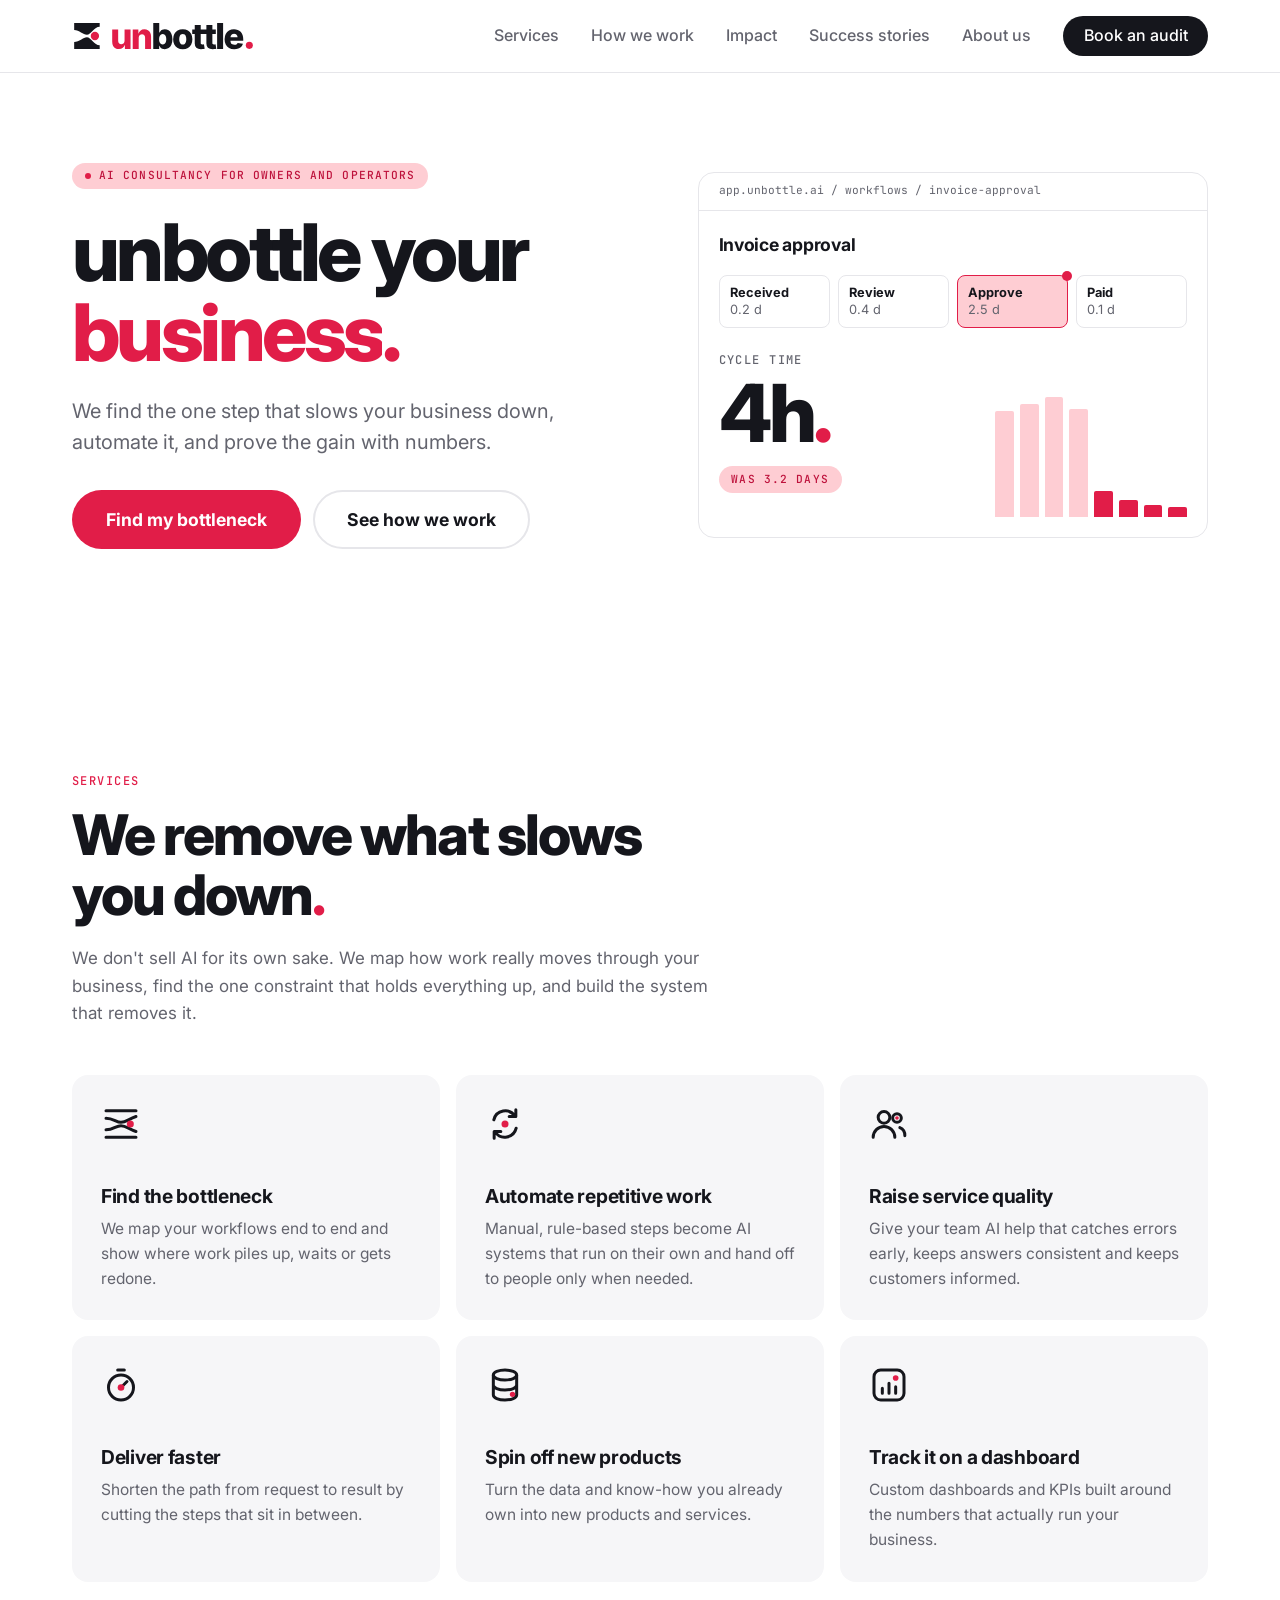
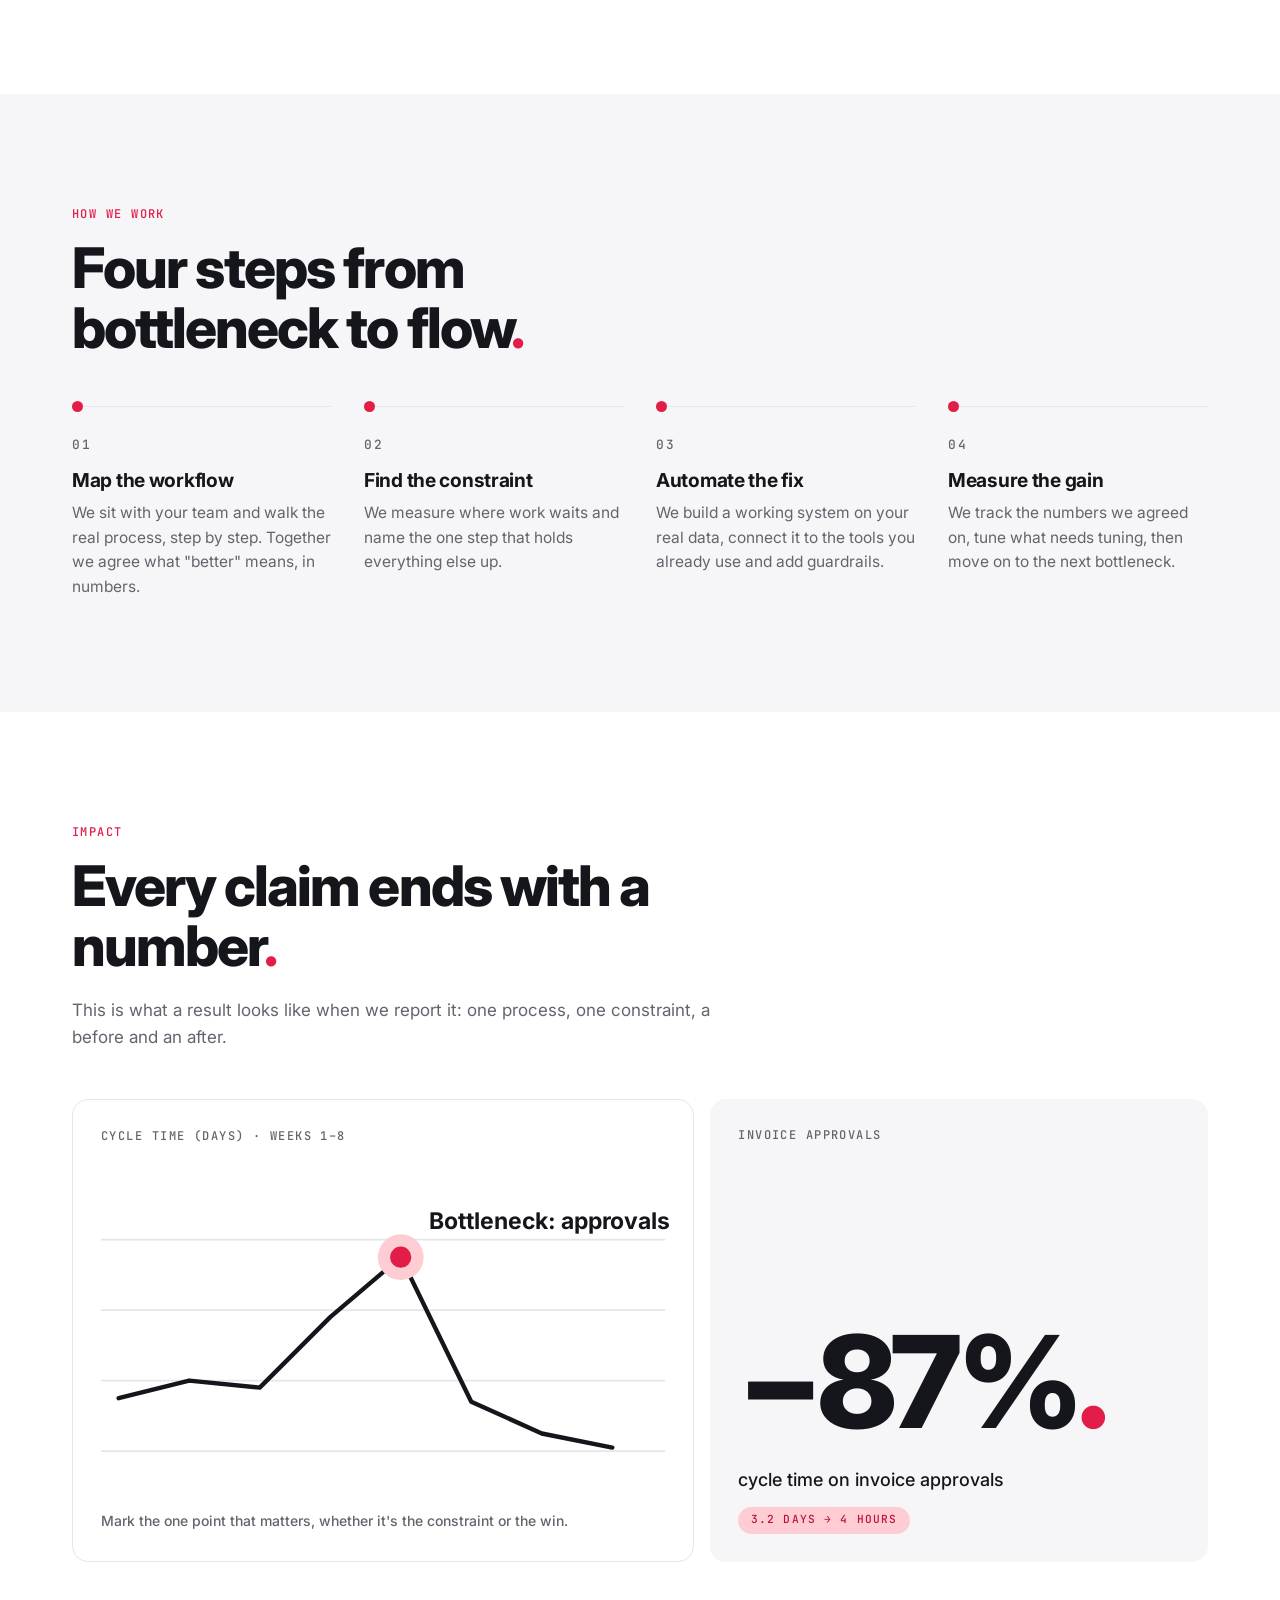
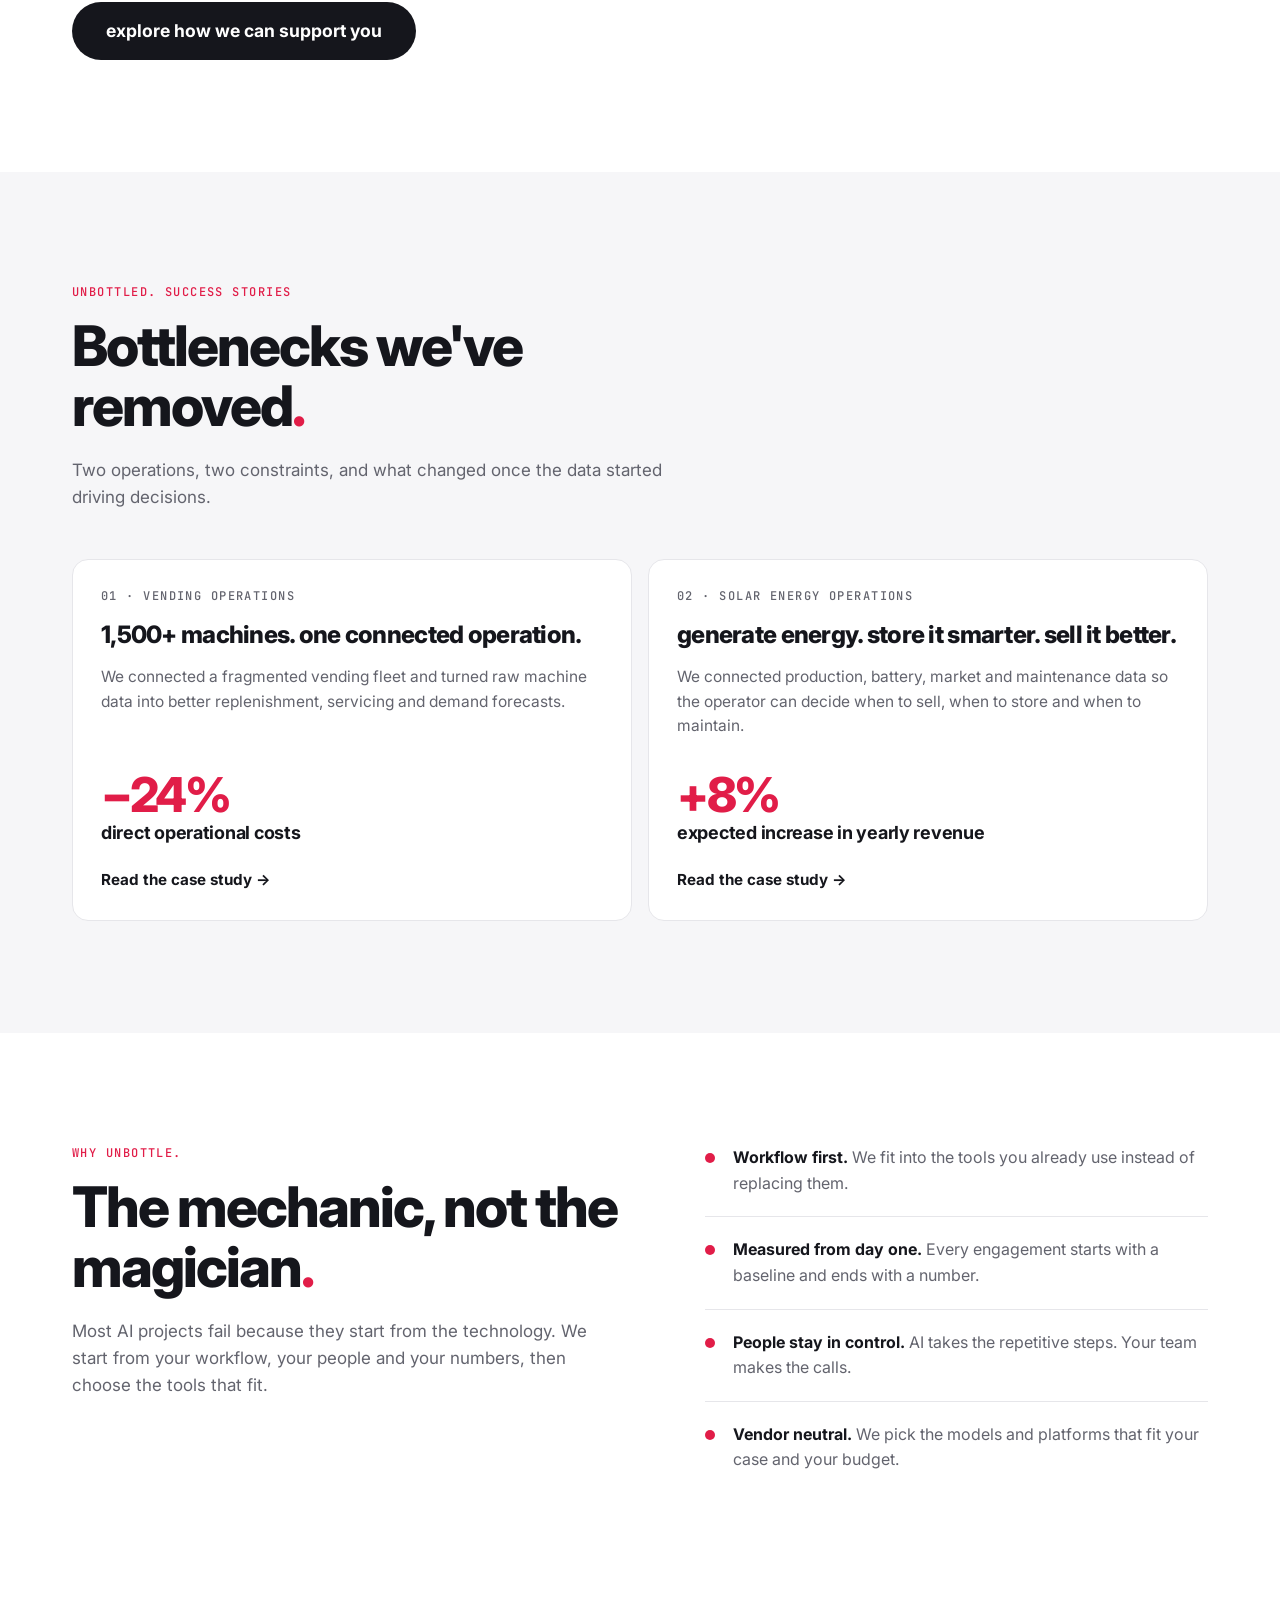
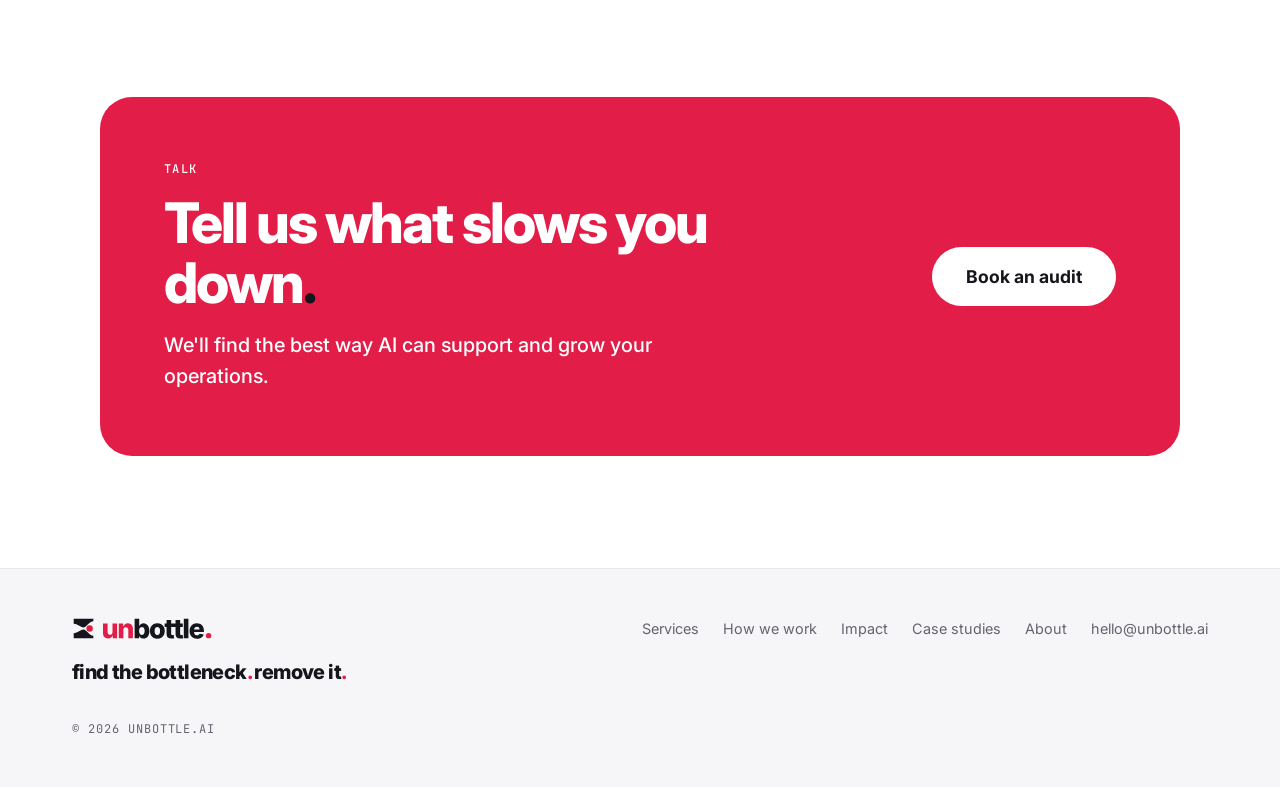
==== commit 09868ab6: "Rename the About header link to "About us" "About us" matches the page's own label and reads more na" ====
--- a/index.html
+++ b/index.html
@@ -79,7 +79,7 @@
         <a href="#process">How we work</a>
         <a href="#results">Impact</a>
         <a href="#case-studies">Success stories</a>
-        <a href="about.html">About</a>
+        <a href="about.html">About us</a>
         <a class="btn btn-small btn-secondary" href="contact.html">Book an audit</a>
       </nav>
     </div>
--- a/css/style.css
+++ b/css/style.css
@@ -738,7 +738,7 @@
     position: static;
     flex-direction: row;
     align-items: center;
-    gap: 1.5rem;
+    gap: 1rem;
     padding: 0;
     background: transparent;
     border: 0;
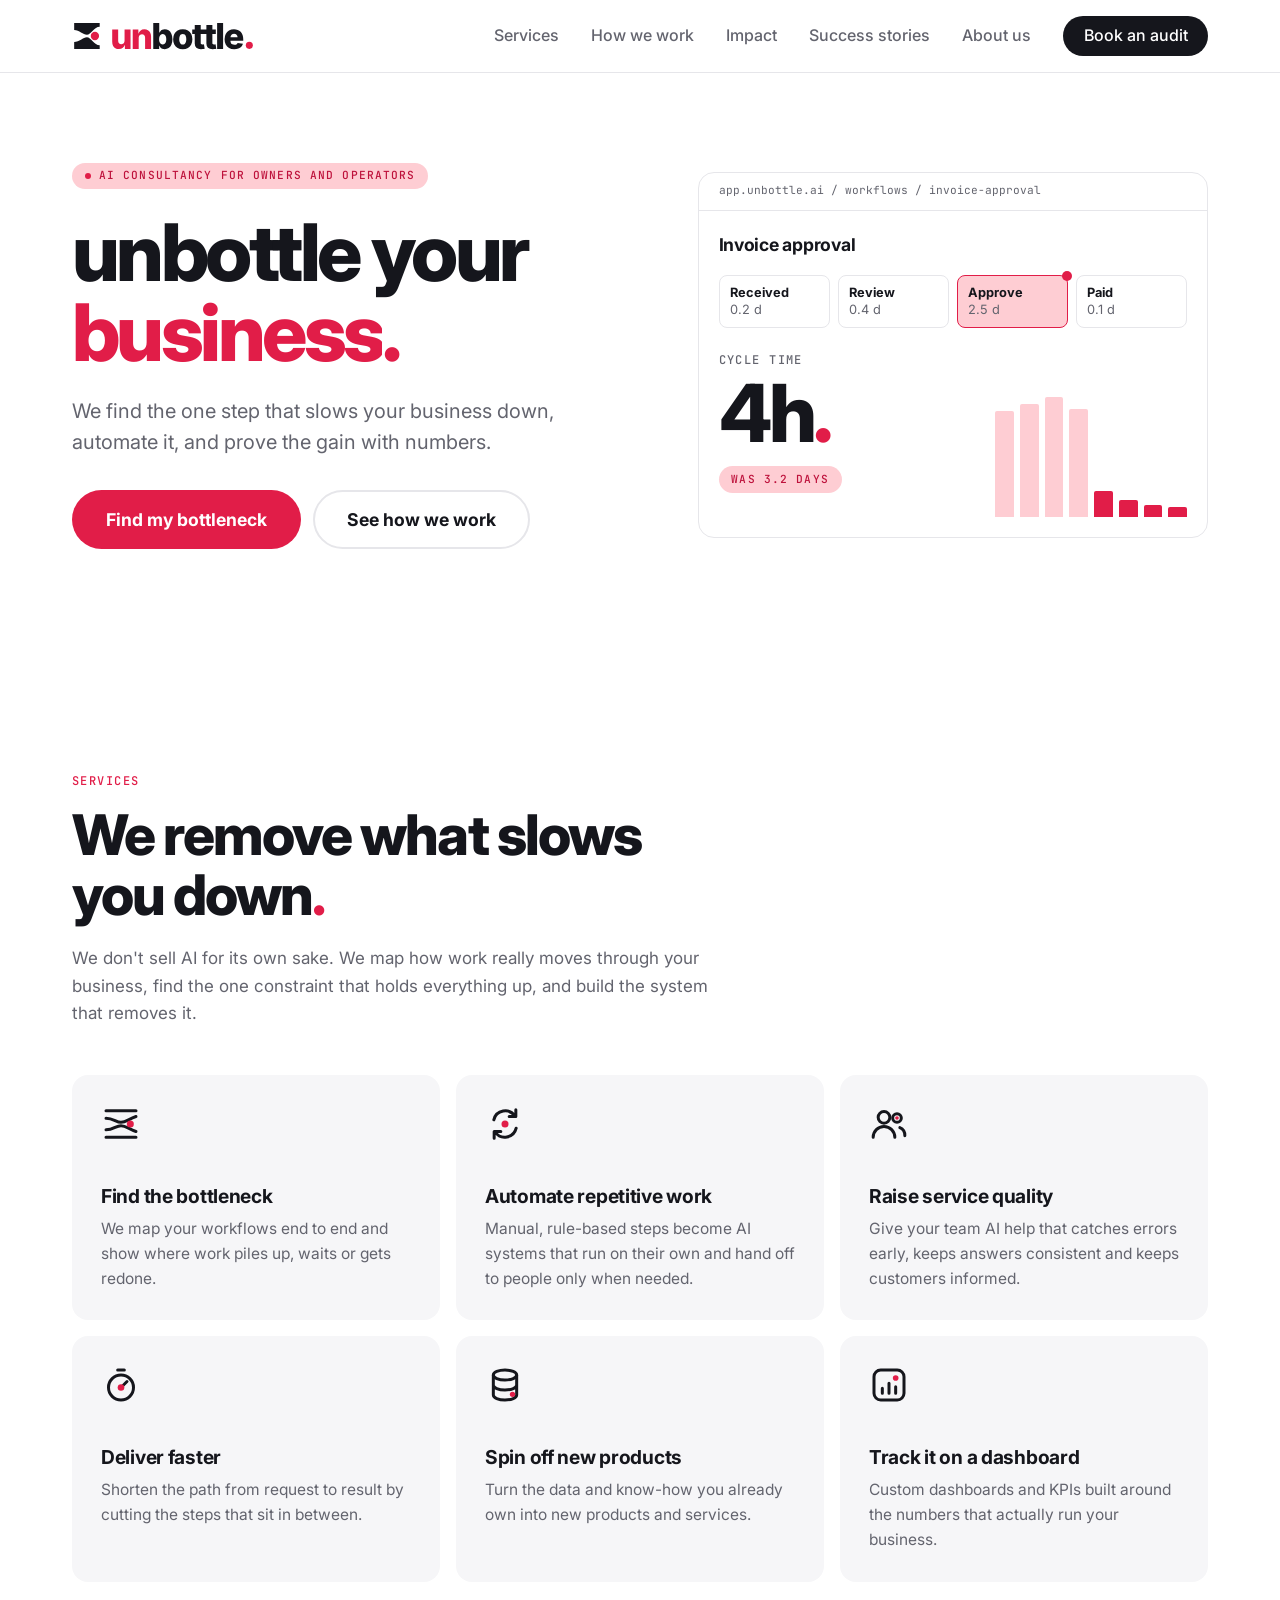
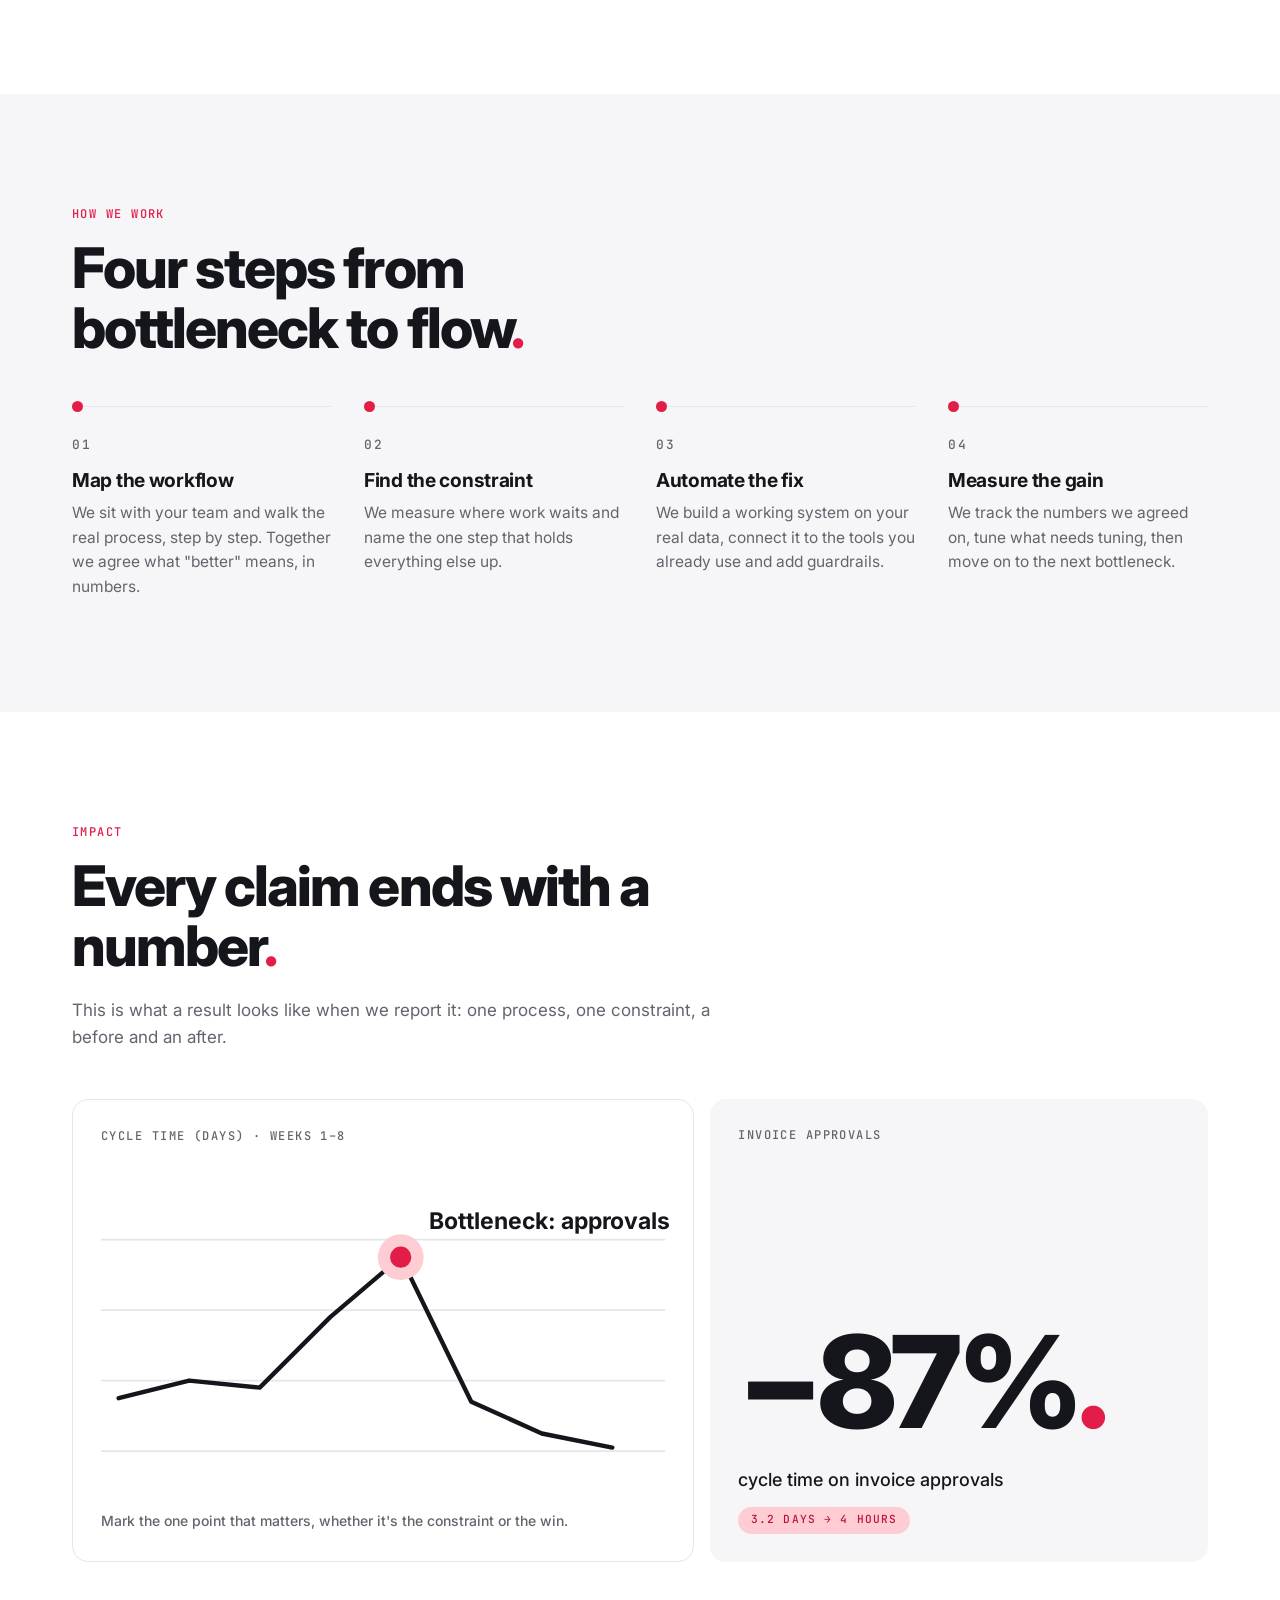
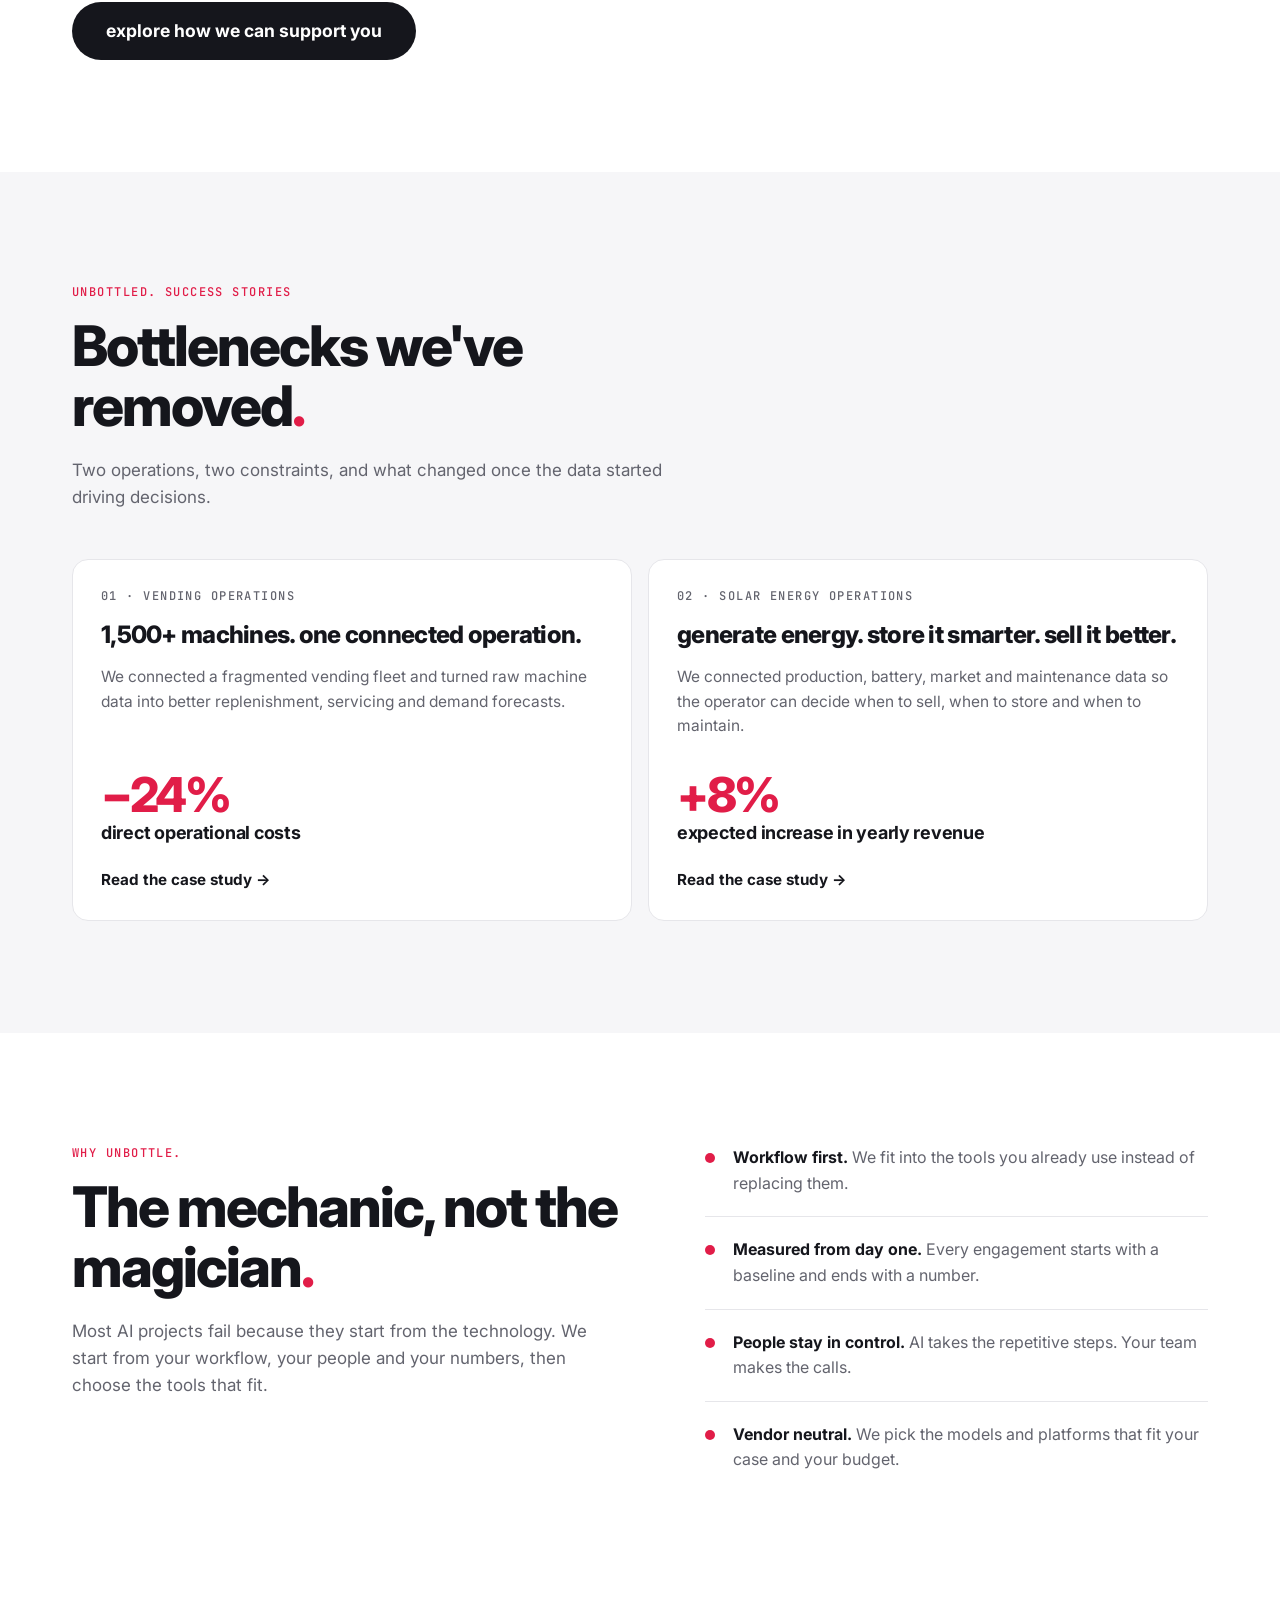
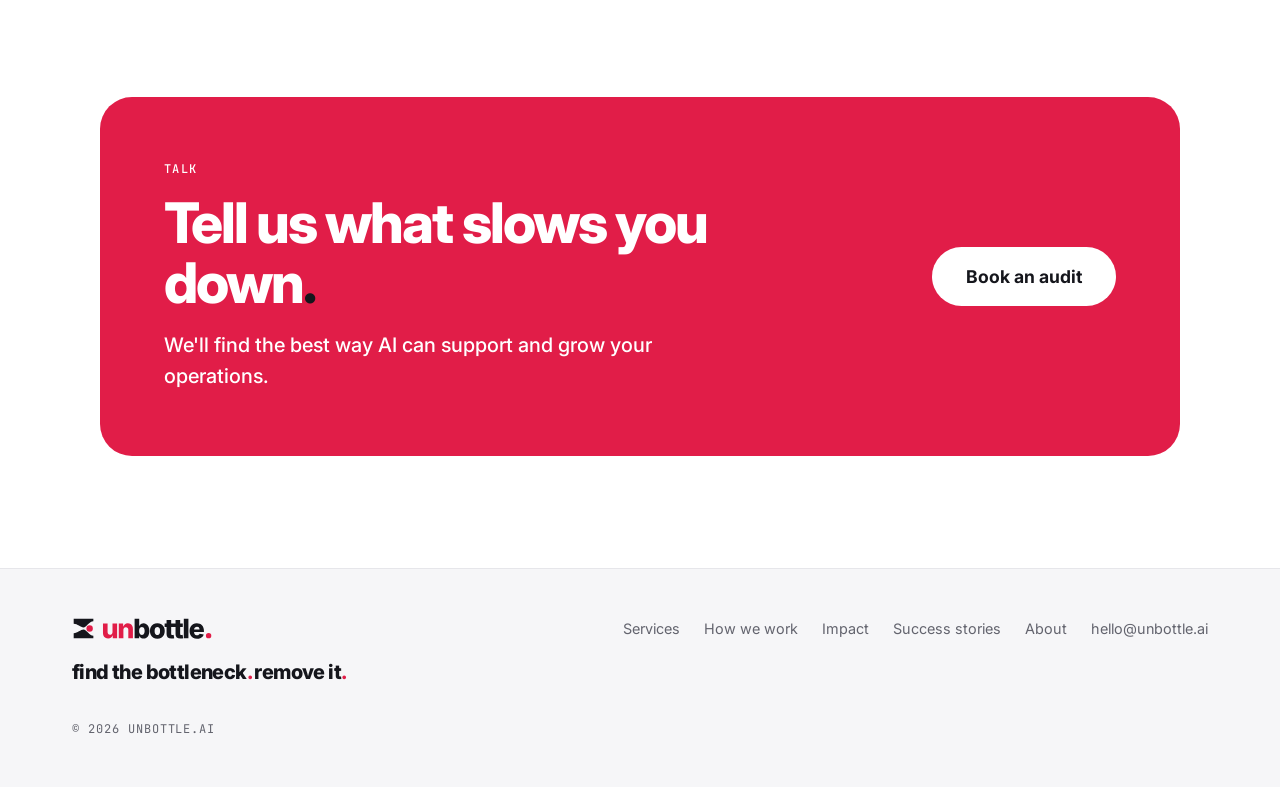
==== commit 37a76250: "Call the menu link "Success stories" on home, About and contact The home section is labelled "unbott" ====
--- a/index.html
+++ b/index.html
@@ -315,7 +315,7 @@
         <a href="#services">Services</a>
         <a href="#process">How we work</a>
         <a href="#results">Impact</a>
-        <a href="#case-studies">Case studies</a>
+        <a href="#case-studies">Success stories</a>
         <a href="about.html">About</a>
         <a href="mailto:hello@unbottle.ai">hello@unbottle.ai</a>
       </nav>
